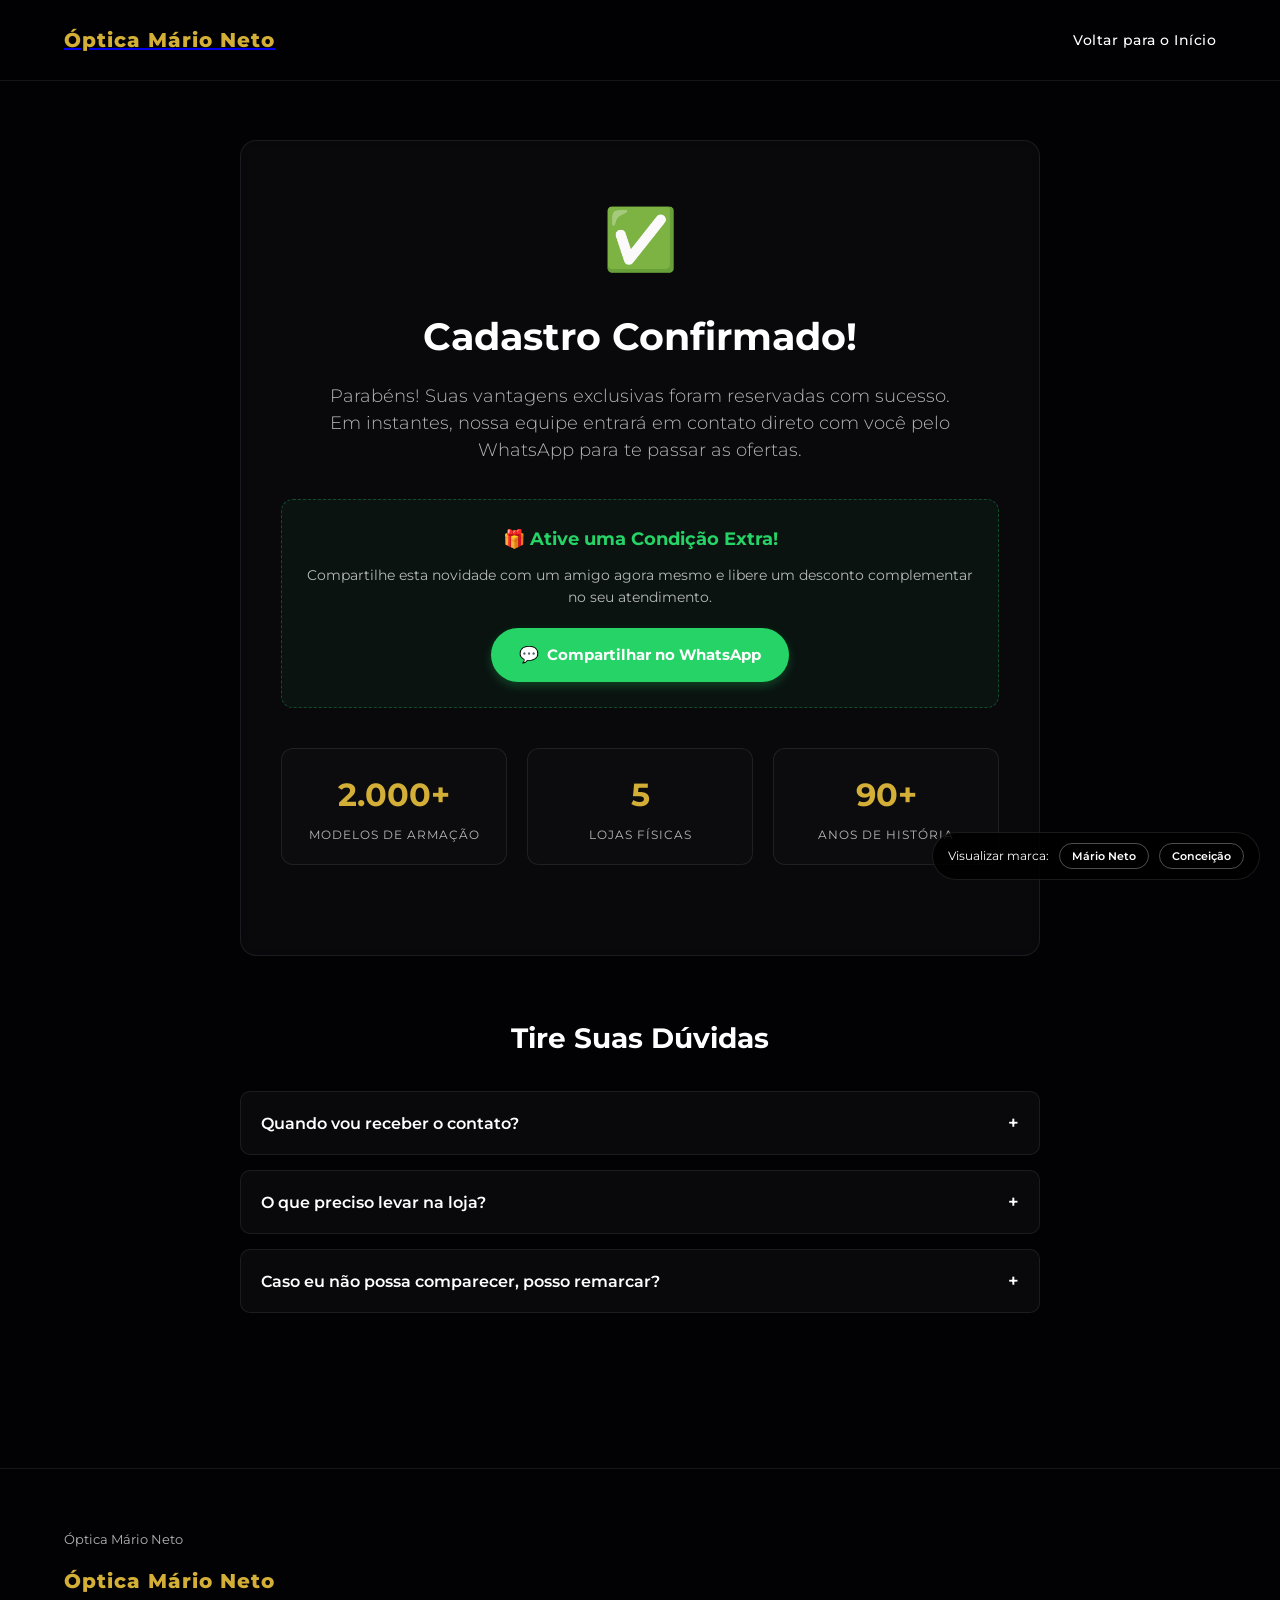
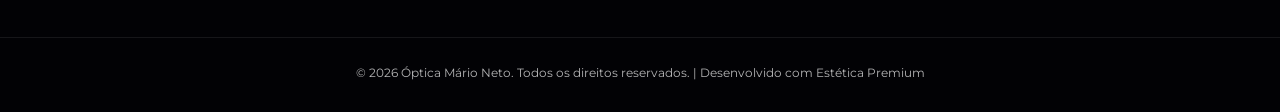
==== obrigado.html @ 7ae34f36 "feat: adiciona pagina de obrigado dinamica com FAQ e loop viral de recomendacao via WhatsApp" ====
<!DOCTYPE html>
<html lang="pt-BR">
<head>
    <meta charset="UTF-8">
    <meta name="viewport" content="width=device-width, initial-scale=1.0">
    <title>Cadastro Confirmado! | Óptica</title>
    <meta name="robots" content="noindex, nofollow">
    <link rel="preconnect" href="https://fonts.googleapis.com">
    <link rel="preconnect" href="https://fonts.gstatic.com" crossorigin>
    <link id="brand-font" href="https://fonts.googleapis.com/css2?family=Montserrat:wght@300;400;500;600;700&display=swap" rel="stylesheet">
    <link rel="stylesheet" href="style.css">
    <style>
        /* Estilos específicos para a Página de Obrigado (Layout focado em conversão e ação) */
        .obrigado-section {
            padding: 140px 0 80px 0;
            text-align: center;
            min-height: 90vh;
            display: flex;
            align-items: center;
        }
        
        .confirmation-card {
            max-width: 800px;
            margin: 0 auto;
            text-align: center;
            background: var(--card-bg);
            border: 1px solid var(--card-border);
            padding: 50px 40px;
        }
        
        .success-icon {
            font-size: 60px;
            margin-bottom: 20px;
            display: inline-block;
            animation: pulse-green 2s infinite;
        }
        
        @keyframes pulse-green {
            0% { transform: scale(1); filter: drop-shadow(0 0 0 rgba(37, 211, 102, 0.4)); }
            70% { transform: scale(1.05); filter: drop-shadow(0 0 15px rgba(37, 211, 102, 0.6)); }
            100% { transform: scale(1); filter: drop-shadow(0 0 0 rgba(37, 211, 102, 0)); }
        }
        
        .obrigado-title {
            font-size: 38px;
            font-weight: 700;
            margin-bottom: 15px;
            color: var(--title-color);
        }
        
        .obrigado-subtitle {
            font-size: 18px;
            color: var(--card-text-secondary);
            margin-bottom: 35px;
            font-weight: 300;
            line-height: 1.5;
        }
        
        /* Viral loop card (indicar amigo) */
        .viral-box {
            background: rgba(37, 211, 102, 0.05);
            border: 1px dashed rgba(37, 211, 102, 0.3);
            border-radius: 12px;
            padding: 25px;
            margin: 30px 0;
            text-align: center;
        }
        
        .viral-box h3 {
            font-size: 18px;
            color: #25d366;
            margin-bottom: 10px;
            font-weight: 700;
        }
        
        .viral-box p {
            font-size: 14px;
            color: var(--card-text-secondary);
            margin-bottom: 20px;
        }
        
        /* Stats grid no obrigado */
        .stats-obrigado {
            display: grid;
            grid-template-columns: repeat(3, 1fr);
            gap: 20px;
            margin: 40px 0;
        }
        
        .stat-item {
            padding: 20px;
            border-radius: 12px;
            background: rgba(120, 120, 120, 0.03);
            border: 1px solid var(--card-border);
        }
        
        .stat-item h4 {
            font-size: 32px;
            font-weight: 700;
            color: var(--accent-color);
            margin-bottom: 5px;
        }
        
        .stat-item p {
            font-size: 12px;
            color: var(--card-text-secondary);
            text-transform: uppercase;
            letter-spacing: 1px;
        }
        
        /* FAQ Accordion */
        .faq-section {
            padding: 60px 0;
            max-width: 800px;
            margin: 0 auto;
        }
        
        .faq-title {
            font-size: 28px;
            font-weight: 700;
            text-align: center;
            margin-bottom: 30px;
            color: var(--title-color);
        }
        
        .accordion-item {
            background: var(--card-bg);
            border: 1px solid var(--card-border);
            border-radius: 10px;
            margin-bottom: 15px;
            overflow: hidden;
            transition: var(--transition-smooth);
        }
        
        .accordion-header {
            width: 100%;
            background: transparent;
            border: none;
            padding: 20px;
            text-align: left;
            font-size: 16px;
            font-weight: 600;
            color: var(--title-color);
            cursor: pointer;
            display: flex;
            justify-content: space-between;
            align-items: center;
            font-family: var(--font-family);
        }
        
        .accordion-header:hover {
            color: var(--accent-color);
        }
        
        .accordion-icon {
            font-size: 18px;
            transition: transform 0.3s ease;
        }
        
        .accordion-content {
            max-height: 0;
            overflow: hidden;
            transition: max-height 0.3s ease-out;
            background: rgba(120, 120, 120, 0.02);
        }
        
        .accordion-content p {
            padding: 0 20px 20px 20px;
            font-size: 14px;
            color: var(--card-text-secondary);
            font-weight: 300;
            line-height: 1.5;
        }
        
        .accordion-item.active .accordion-icon {
            transform: rotate(45deg);
        }
        
        .accordion-item.active .accordion-content {
            max-height: 200px; /* ajustado dinamicamente no JS */
        }
        
        @media (max-width: 768px) {
            .stats-obrigado {
                grid-template-columns: 1fr;
                gap: 15px;
            }
            
            .obrigado-title {
                font-size: 28px;
            }
        }
    </style>
</head>
<body class="loading">

    <!-- Ambient Canvas Background -->
    <canvas id="bg-canvas"></canvas>

    <!-- Dev Switcher (Visible only during local testing / URL query) -->
    <div id="dev-switcher" class="dev-switcher">
        <span>Visualizar marca:</span>
        <button onclick="switchBrand('mario-neto')" class="btn-switch" id="btn-switch-mario">Mário Neto</button>
        <button onclick="switchBrand('conceicao')" class="btn-switch" id="btn-switch-conceicao">Conceição</button>
    </div>

    <!-- Header & Navigation -->
    <header class="navbar">
        <div class="nav-container">
            <a href="index.html" class="nav-logo-container">
                <img id="nav-logo" src="" alt="Logo Óptica" class="nav-logo">
            </a>
            <nav class="nav-menu">
                <ul>
                    <li><a href="index.html" class="nav-link">Voltar para o Início</a></li>
                </ul>
            </nav>
        </div>
    </header>

    <!-- Main Content -->
    <main>
        <section class="obrigado-section">
            <div class="container">
                <div class="glass-card confirmation-card">
                    <span class="success-icon">✅</span>
                    <h1 class="obrigado-title" id="obrigado-title">Cadastro Confirmado!</h1>
                    <p class="obrigado-subtitle" id="obrigado-subtitle">
                        Parabéns! Suas vantagens exclusivas foram reservadas com sucesso.<br>
                        Em instantes, nossa equipe entrará em contato direto com você pelo WhatsApp para te passar as ofertas.
                    </p>
                    
                    <!-- Viral Loop Box -->
                    <div class="viral-box">
                        <h3>🎁 Ative uma Condição Extra!</h3>
                        <p>Compartilhe esta novidade com um amigo agora mesmo e libere um desconto complementar no seu atendimento.</p>
                        <a id="btn-share-whatsapp" href="#" target="_blank" class="btn-whatsapp" style="padding: 14px 28px; font-size: 15px;">
                            <span class="icon">💬</span> Compartilhar no WhatsApp
                        </a>
                    </div>
                    
                    <!-- Stats Grid -->
                    <div class="stats-obrigado" id="stats-obrigado-grid">
                        <div class="stat-item">
                            <h4 id="stat-modelos">2.000+</h4>
                            <p>Modelos de Armação</p>
                        </div>
                        <div class="stat-item">
                            <h4 id="stat-lojas">5</h4>
                            <p>Lojas Físicas</p>
                        </div>
                        <div class="stat-item">
                            <h4 id="stat-anos-obrigado">90+</h4>
                            <p>Anos de História</p>
                        </div>
                    </div>
                </div>

                <!-- FAQ Section -->
                <div class="faq-section">
                    <h2 class="faq-title">Tire Suas Dúvidas</h2>
                    
                    <div class="accordion-item">
                        <button class="accordion-header" onclick="toggleAccordion(this)">
                            Quando vou receber o contato?
                            <span class="accordion-icon">+</span>
                        </button>
                        <div class="accordion-content">
                            <p>Nosso time de consultores entrará em contato com você pelo WhatsApp em até 10 minutos (durante o horário comercial). Fique atento ao seu celular!</p>
                        </div>
                    </div>

                    <div class="accordion-item">
                        <button class="accordion-header" onclick="toggleAccordion(this)">
                            O que preciso levar na loja?
                            <span class="accordion-icon">+</span>
                        </button>
                        <div class="accordion-content">
                            <p>Basta apresentar um documento oficial com foto e o número do celular ou nome cadastrado na nossa recepção. Nosso time já terá seu cupom reservado no sistema.</p>
                        </div>
                    </div>

                    <div class="accordion-item">
                        <button class="accordion-header" onclick="toggleAccordion(this)">
                            Caso eu não possa comparecer, posso remarcar?
                            <span class="accordion-icon">+</span>
                        </button>
                        <div class="accordion-content">
                            <p>Sim! Sem problemas. Basta responder ao nosso contato inicial no WhatsApp e agendaremos o melhor dia e horário para a sua visita e o seu exame de vista.</p>
                        </div>
                    </div>
                </div>
            </div>
        </section>
    </main>

    <!-- Footer -->
    <footer class="footer">
        <div class="container footer-content">
            <div class="footer-brand">
                <img id="footer-logo" src="" alt="Logo Rodapé" class="footer-logo">
                <p id="footer-brand-name">Óptica</p>
            </div>
        </div>
        <div class="footer-bottom">
            <p>&copy; 2026 <span id="copyright-brand">Óptica</span>. Todos os direitos reservados. | Desenvolvido com Estética Premium</p>
        </div>
    </footer>

    <!-- JS Scripts -->
    <script src="script.js"></script>
    <script>
        // Lógica simples do FAQ Accordion
        function toggleAccordion(button) {
            const item = button.parentElement;
            const content = item.querySelector('.accordion-content');
            
            // Close other items
            document.querySelectorAll('.accordion-item').forEach(el => {
                if (el !== item) {
                    el.classList.remove('active');
                    el.querySelector('.accordion-content').style.maxHeight = null;
                }
            });
            
            item.classList.toggle('active');
            if (item.classList.contains('active')) {
                content.style.maxHeight = content.scrollHeight + "px";
            } else {
                content.style.maxHeight = null;
            }
        }
    </script>
</body>
</html>
---- style.css ----
/* ------------------------------------------------------------ */
/* Custom Design Tokens & CSS Variables (Dynamically changed)   */
/* ------------------------------------------------------------ */
:root {
    /* Theme variables - set to Mário Neto defaults initially */
    --body-bg: #020205;
    --text-color: #ffffff;
    --primary-color: #0d1b2a;
    --secondary-color: #1b263b;
    --accent-color: #d4af37;
    --glow-color: rgba(212, 175, 55, 0.35);
    
    --card-bg: rgba(255, 255, 255, 0.03);
    --card-border: rgba(255, 255, 255, 0.08);
    --card-text: #ffffff;
    --card-text-secondary: rgba(255, 255, 255, 0.7);
    
    --navbar-bg: rgba(2, 2, 5, 0.7);
    --nav-link-color: rgba(255, 255, 255, 0.75);
    --footer-bg: #020205;
    --title-color: #ffffff;
    
    --font-family: 'Montserrat', sans-serif;
    --transition-smooth: all 0.4s cubic-bezier(0.16, 1, 0.3, 1);
}

/* ------------------------------------------------------------ */
/* Base Resets & Global Styles                                  */
/* ------------------------------------------------------------ */
* {
    margin: 0;
    padding: 0;
    box-sizing: border-box;
}

html {
    scroll-behavior: smooth;
    font-size: 16px;
    background-color: var(--body-bg);
    transition: background-color 0.5s ease;
}

body {
    font-family: var(--font-family);
    color: var(--text-color);
    line-height: 1.6;
    overflow-x: hidden;
    background-color: var(--body-bg);
    transition: background-color 0.5s ease, color 0.5s ease;
}

/* loading transition */
body.loading {
    opacity: 0;
}

body:not(.loading) {
    opacity: 1;
    transition: opacity 0.8s ease;
}

.container {
    width: 100%;
    max-width: 1200px;
    margin: 0 auto;
    padding: 0 24px;
}

/* ------------------------------------------------------------ */
/* Background Canvas                                            */
/* ------------------------------------------------------------ */
#bg-canvas {
    position: fixed;
    top: 0;
    left: 0;
    width: 100vw;
    height: 100vh;
    z-index: -1;
    pointer-events: none;
}

/* ------------------------------------------------------------ */
/* Dev Switcher Style (local testing)                          */
/* ------------------------------------------------------------ */
.dev-switcher {
    position: fixed;
    bottom: 20px;
    right: 20px;
    background: rgba(0, 0, 0, 0.85);
    border: 1px solid rgba(255, 255, 255, 0.1);
    padding: 10px 15px;
    border-radius: 30px;
    z-index: 1000;
    display: flex;
    align-items: center;
    gap: 10px;
    font-size: 12px;
    color: #fff;
}

.btn-switch {
    background: transparent;
    border: 1px solid rgba(255, 255, 255, 0.3);
    color: #fff;
    padding: 5px 12px;
    border-radius: 20px;
    cursor: pointer;
    font-family: var(--font-family);
    font-weight: 600;
    font-size: 11px;
    transition: var(--transition-smooth);
}

.btn-switch.active {
    background: var(--accent-color);
    border-color: var(--accent-color);
    color: #000000;
}

/* ------------------------------------------------------------ */
/* Header & Navbar                                              */
/* ------------------------------------------------------------ */
.navbar {
    position: fixed;
    top: 0;
    left: 0;
    width: 100%;
    z-index: 100;
    background: var(--navbar-bg);
    backdrop-filter: blur(15px);
    -webkit-backdrop-filter: blur(15px);
    border-bottom: 1px solid var(--card-border);
    transition: var(--transition-smooth);
}

.nav-container {
    display: flex;
    justify-content: space-between;
    align-items: center;
    height: 80px;
    max-width: 1200px;
    margin: 0 auto;
    padding: 0 24px;
}

.nav-logo-container {
    display: flex;
    align-items: center;
    height: 100%;
}

.nav-logo {
    max-height: 50px;
    width: auto;
    object-fit: contain;
    transition: var(--transition-smooth);
}

.nav-menu ul {
    display: flex;
    list-style: none;
    gap: 30px;
}

.nav-link {
    color: var(--nav-link-color);
    text-decoration: none;
    font-weight: 500;
    font-size: 14px;
    letter-spacing: 0.5px;
    transition: var(--transition-smooth);
    padding: 8px 0;
    position: relative;
}

.nav-link::after {
    content: '';
    position: absolute;
    bottom: 0;
    left: 0;
    width: 0;
    height: 2px;
    background: var(--accent-color);
    transition: var(--transition-smooth);
}

.nav-link:hover {
    color: var(--accent-color);
}

.nav-link:hover::after {
    width: 100%;
}

.nav-toggle {
    display: none;
    background: transparent;
    border: none;
    cursor: pointer;
    flex-direction: column;
    gap: 5px;
}

.nav-toggle .bar {
    width: 25px;
    height: 2px;
    background-color: var(--text-color);
    transition: var(--transition-smooth);
}

/* ------------------------------------------------------------ */
/* Hero Section                                                 */
/* ------------------------------------------------------------ */
.hero-section {
    position: relative;
    padding: 160px 0 100px 0;
    min-height: 80vh;
    display: flex;
    align-items: center;
}

.hero-glow {
    position: absolute;
    top: 20%;
    left: 10%;
    width: 300px;
    height: 300px;
    background: radial-gradient(circle, var(--accent-color) 0%, transparent 70%);
    opacity: 0.12;
    filter: blur(50px);
    pointer-events: none;
}

.hero-content {
    display: grid;
    grid-template-columns: 1.2fr 0.8fr;
    align-items: center;
    gap: 60px;
}

.hero-tagline {
    font-size: 13px;
    font-weight: 700;
    text-transform: uppercase;
    letter-spacing: 3px;
    color: var(--accent-color);
    display: inline-block;
    margin-bottom: 15px;
}

.hero-title {
    font-size: 48px;
    font-weight: 700;
    line-height: 1.2;
    margin-bottom: 20px;
    letter-spacing: -1px;
    color: var(--title-color);
}

.accent-text {
    color: var(--accent-color);
    background: linear-gradient(135deg, var(--text-color) 0%, var(--accent-color) 100%);
    -webkit-background-clip: text;
    -webkit-text-fill-color: transparent;
}

.hero-subtitle {
    font-size: 18px;
    color: var(--card-text-secondary);
    margin-bottom: 35px;
    font-weight: 300;
}

.hero-actions {
    display: flex;
    gap: 20px;
}

/* ------------------------------------------------------------ */
/* Buttons & UI Elements                                        */
/* ------------------------------------------------------------ */
.btn {
    display: inline-block;
    padding: 14px 28px;
    border-radius: 8px;
    font-weight: 600;
    font-size: 14px;
    text-decoration: none;
    font-family: var(--font-family);
    transition: var(--transition-smooth);
    text-align: center;
    cursor: pointer;
}

.btn-primary {
    background: var(--accent-color);
    color: #ffffff;
    box-shadow: 0 4px 15px var(--glow-color);
}

/* Mario Neto dark theme has dark text on primary button */
body:not(.light-theme) .btn-primary {
    color: #000000;
}

.btn-primary:hover {
    transform: translateY(-2px);
    box-shadow: 0 8px 25px var(--glow-color);
}

.btn-secondary {
    background: rgba(120, 120, 120, 0.05);
    border: 1px solid var(--card-border);
    color: var(--text-color);
}

.btn-secondary:hover {
    background: rgba(120, 120, 120, 0.1);
    border-color: var(--accent-color);
    transform: translateY(-2px);
}

/* Glassmorphism Card Style */
.glass-card {
    background: var(--card-bg);
    border: 1px solid var(--card-border);
    backdrop-filter: blur(12px);
    -webkit-backdrop-filter: blur(12px);
    border-radius: 16px;
    padding: 30px;
    transition: var(--transition-smooth);
    color: var(--card-text);
}

.glass-card:hover {
    background: rgba(120, 120, 120, 0.06);
    border-color: var(--accent-color);
    transform: translateY(-4px);
}

/* Hero card visual mockup */
.hero-card {
    position: relative;
    width: 100%;
    aspect-ratio: 1;
    display: flex;
    align-items: center;
    justify-content: center;
    background: radial-gradient(circle at 20% 20%, rgba(255, 255, 255, 0.08) 0%, rgba(0, 0, 0, 0.02) 100%);
    box-shadow: 0 20px 50px rgba(0, 0, 0, 0.15);
}

body:not(.light-theme) .hero-card {
    background: radial-gradient(circle at 20% 20%, rgba(255, 255, 255, 0.05) 0%, rgba(0,0,0,0.4) 100%);
    box-shadow: 0 20px 50px rgba(0, 0, 0, 0.4);
}

.lens-animation-placeholder {
    width: 80%;
    height: 80%;
    display: flex;
    align-items: center;
    justify-content: center;
}

.lens-svg {
    width: 100%;
    height: 100%;
}

.lens-circle-outer {
    fill: none;
    stroke: var(--card-border);
    stroke-width: 1.5;
}

.lens-circle-inner {
    fill: rgba(120, 120, 120, 0.02);
    stroke: var(--accent-color);
    stroke-width: 2;
    opacity: 0.8;
}

.light-ray {
    fill: none;
    stroke: var(--card-border);
    stroke-width: 2;
    stroke-dasharray: 4, 4;
}

.light-ray-refracted {
    fill: none;
    stroke: var(--accent-color);
    stroke-width: 2.5;
    filter: drop-shadow(0 0 5px var(--accent-color));
}

.hero-card-badge {
    position: absolute;
    bottom: -15px;
    left: -15px;
    background: var(--body-bg);
    border: 1px solid var(--accent-color);
    box-shadow: 0 10px 20px rgba(0,0,0,0.1);
    padding: 15px 25px;
    border-radius: 12px;
    display: flex;
    flex-direction: column;
    align-items: center;
}

body:not(.light-theme) .hero-card-badge {
    box-shadow: 0 10px 20px rgba(0,0,0,0.5);
}

.badge-num {
    font-size: 28px;
    font-weight: 700;
    color: var(--accent-color);
    line-height: 1;
}

.badge-txt {
    font-size: 11px;
    font-weight: 500;
    color: var(--card-text-secondary);
    text-transform: uppercase;
    letter-spacing: 1px;
    margin-top: 5px;
}

/* ------------------------------------------------------------ */
/* Bento Grid Section                                           */
/* ------------------------------------------------------------ */
.unidades-section, .sobre-section, .diferenciais-section, .marcas-section {
    padding: 100px 0;
    position: relative;
}

.section-header {
    text-align: center;
    margin-bottom: 50px;
}

.section-header h2 {
    font-size: 36px;
    font-weight: 700;
    margin-bottom: 15px;
    color: var(--title-color);
}

.section-header p {
    font-size: 16px;
    color: var(--card-text-secondary);
    font-weight: 300;
}

/* Bento Grid Layout */
.bento-grid {
    display: grid;
    grid-template-columns: repeat(6, 1fr);
    grid-auto-rows: minmax(180px, auto);
    gap: 20px;
}

/* Bento grid card configurations */
.bento-card {
    display: flex;
    flex-direction: column;
    justify-content: space-between;
}

/* Matriz / Centro: Highlight card */
.bento-size-large {
    grid-column: span 3;
    grid-row: span 2;
    background: radial-gradient(circle at 100% 0%, rgba(27, 112, 180, 0.05) 0%, var(--card-bg) 70%);
    border-color: rgba(27, 112, 180, 0.25);
}

body:not(.light-theme) .bento-size-large {
    background: radial-gradient(circle at 100% 0%, rgba(212, 175, 55, 0.06) 0%, var(--card-bg) 70%);
    border-color: rgba(212, 175, 55, 0.2);
}

.bento-size-medium {
    grid-column: span 3;
    grid-row: span 1;
}

.bento-size-small {
    grid-column: span 2;
    grid-row: span 1;
}

.bento-card h3 {
    font-size: 22px;
    font-weight: 600;
    margin-bottom: 10px;
    display: flex;
    align-items: center;
    gap: 8px;
    color: var(--title-color);
}

.bento-card h3::before {
    content: '📍';
    font-size: 18px;
}

.bento-card p {
    font-size: 14px;
    color: var(--card-text-secondary);
    font-weight: 300;
    margin-bottom: 20px;
}

.bento-card .address-details {
    margin-bottom: 20px;
}

.bento-card .phone-link {
    display: block;
    color: var(--card-text-secondary);
    text-decoration: none;
    font-size: 13px;
    margin-top: 5px;
    transition: var(--transition-smooth);
}

.bento-card .phone-link:hover {
    color: var(--accent-color);
}

.btn-whatsapp {
    display: inline-flex;
    align-items: center;
    justify-content: center;
    gap: 8px;
    background: #25d366;
    color: #ffffff !important;
    padding: 10px 18px;
    border-radius: 30px;
    font-size: 13px;
    font-weight: 700;
    text-decoration: none;
    align-self: flex-start;
    box-shadow: 0 4px 10px rgba(37, 211, 102, 0.25);
    transition: var(--transition-smooth);
    border: none;
}

.btn-whatsapp:hover {
    transform: scale(1.05);
    box-shadow: 0 6px 15px rgba(37, 211, 102, 0.4);
}

.btn-whatsapp .icon {
    font-size: 16px;
}

/* ------------------------------------------------------------ */
/* Sobre Nós Layout                                             */
/* ------------------------------------------------------------ */
.sobre-card {
    background: radial-gradient(circle at 0% 100%, rgba(27, 112, 180, 0.04) 0%, var(--card-bg) 60%);
    padding: 50px;
}

body:not(.light-theme) .sobre-card {
    background: radial-gradient(circle at 0% 100%, rgba(212,175,55,0.03) 0%, var(--card-bg) 60%);
}

.sobre-layout {
    display: grid;
    grid-template-columns: 1.2fr 0.8fr;
    gap: 50px;
    align-items: center;
}

.sobre-text h2 {
    font-size: 32px;
    margin-bottom: 20px;
    color: var(--title-color);
}

.sobre-text p {
    font-size: 16px;
    color: var(--card-text-secondary);
    margin-bottom: 15px;
    font-weight: 300;
}

.sobre-stats {
    display: flex;
    justify-content: space-around;
    gap: 20px;
}

.stat-box {
    text-align: center;
}

.stat-box h3 {
    font-size: 40px;
    font-weight: 700;
    color: var(--accent-color);
}

.stat-box p {
    font-size: 12px;
    text-transform: uppercase;
    letter-spacing: 2px;
    color: var(--card-text-secondary);
    margin-top: 5px;
}

/* ------------------------------------------------------------ */
/* Diferenciais Layout                                          */
/* ------------------------------------------------------------ */
.diferenciais-grid {
    display: grid;
    grid-template-columns: repeat(auto-fit, minmax(300px, 1fr));
    gap: 30px;
}

.diferencial-card {
    text-align: center;
}

.card-icon {
    font-size: 40px;
    margin-bottom: 20px;
    display: inline-block;
}

.diferencial-card h3 {
    font-size: 20px;
    margin-bottom: 15px;
    color: var(--title-color);
}

.diferencial-card p {
    font-size: 14px;
    color: var(--card-text-secondary);
    font-weight: 300;
}

/* ------------------------------------------------------------ */
/* Marcas Section Layout                                       */
/* ------------------------------------------------------------ */
.marcas-grid {
    display: grid;
    grid-template-columns: repeat(auto-fit, minmax(200px, 1fr));
    gap: 30px;
    align-items: center;
    justify-content: center;
}

.marca-item {
    background: rgba(120, 120, 120, 0.02);
    border: 1px solid var(--card-border);
    border-radius: 12px;
    height: 100px;
    display: flex;
    align-items: center;
    justify-content: center;
    font-weight: 700;
    font-size: 18px;
    color: var(--nav-link-color);
    letter-spacing: 2px;
    transition: var(--transition-smooth);
    cursor: pointer;
}

.marca-item:hover {
    color: var(--accent-color);
    background: rgba(120, 120, 120, 0.05);
    border-color: var(--accent-color);
    transform: scale(1.03);
}

/* ------------------------------------------------------------ */
/* Footer Layout                                                */
/* ------------------------------------------------------------ */
.footer {
    background: var(--footer-bg);
    border-top: 1px solid var(--card-border);
    padding: 60px 0 30px 0;
    transition: background-color 0.5s ease;
}

.footer-content {
    display: flex;
    justify-content: space-between;
    align-items: center;
    margin-bottom: 40px;
}

.footer-brand {
    display: flex;
    flex-direction: column;
    gap: 15px;
}

.footer-logo {
    max-height: 40px;
    width: auto;
    object-fit: contain;
}

.footer-brand p {
    font-size: 13px;
    color: var(--card-text-secondary);
}

.footer-links ul {
    display: flex;
    list-style: none;
    gap: 30px;
}

.footer-links a {
    color: var(--nav-link-color);
    text-decoration: none;
    font-size: 14px;
    transition: var(--transition-smooth);
}

.footer-links a:hover {
    color: var(--accent-color);
}

.footer-bottom {
    border-top: 1px solid var(--card-border);
    padding-top: 25px;
    text-align: center;
}

.footer-bottom p {
    font-size: 12px;
    color: var(--card-text-secondary);
}

/* ------------------------------------------------------------ */
/* Responsive Configurations (Media Queries)                  */
/* ------------------------------------------------------------ */
@media (max-width: 992px) {
    .hero-content {
        grid-template-columns: 1fr;
        text-align: center;
        gap: 40px;
    }
    
    .hero-actions {
        justify-content: center;
    }
    
    .hero-visual {
        max-width: 400px;
        margin: 0 auto;
    }
    
    .bento-grid {
        grid-template-columns: repeat(4, 1fr);
    }
    
    .bento-size-large {
        grid-column: span 4;
        grid-row: span 2;
    }
    
    .bento-size-medium {
        grid-column: span 4;
        grid-row: span 1;
    }
    
    .bento-size-small {
        grid-column: span 2;
        grid-row: span 1;
    }
    
    .sobre-layout {
        grid-template-columns: 1fr;
        gap: 35px;
        text-align: center;
    }
    
    .sobre-stats {
        justify-content: center;
        gap: 50px;
    }
}

@media (max-width: 768px) {
    .nav-menu {
        position: fixed;
        top: 80px;
        left: 100%;
        width: 100%;
        height: calc(100vh - 80px);
        background: var(--body-bg);
        transition: var(--transition-smooth);
        z-index: 99;
    }
    
    .nav-menu.active {
        left: 0;
    }
    
    .nav-menu ul {
        flex-direction: column;
        align-items: center;
        padding-top: 50px;
        gap: 40px;
    }
    
    .nav-link {
        font-size: 18px;
    }
    
    .nav-toggle {
        display: flex;
    }
    
    .nav-toggle.active .bar:nth-child(1) {
        transform: translateY(7px) rotate(45deg);
    }
    
    .nav-toggle.active .bar:nth-child(2) {
        opacity: 0;
    }
    
    .nav-toggle.active .bar:nth-child(3) {
        transform: translateY(-7px) rotate(-45deg);
    }
    
    .hero-title {
        font-size: 36px;
    }
    
    .bento-grid {
        grid-template-columns: repeat(2, 1fr);
    }
    
    .bento-size-large {
        grid-column: span 2;
        grid-row: span 2;
    }
    
    .bento-size-medium {
        grid-column: span 2;
        grid-row: span 1;
    }
    
    .bento-size-small {
        grid-column: span 2;
        grid-row: span 1;
    }
    
    .footer-content {
        flex-direction: column;
        gap: 30px;
        text-align: center;
    }
    
    .footer-links ul {
        flex-direction: column;
        gap: 15px;
    }
}
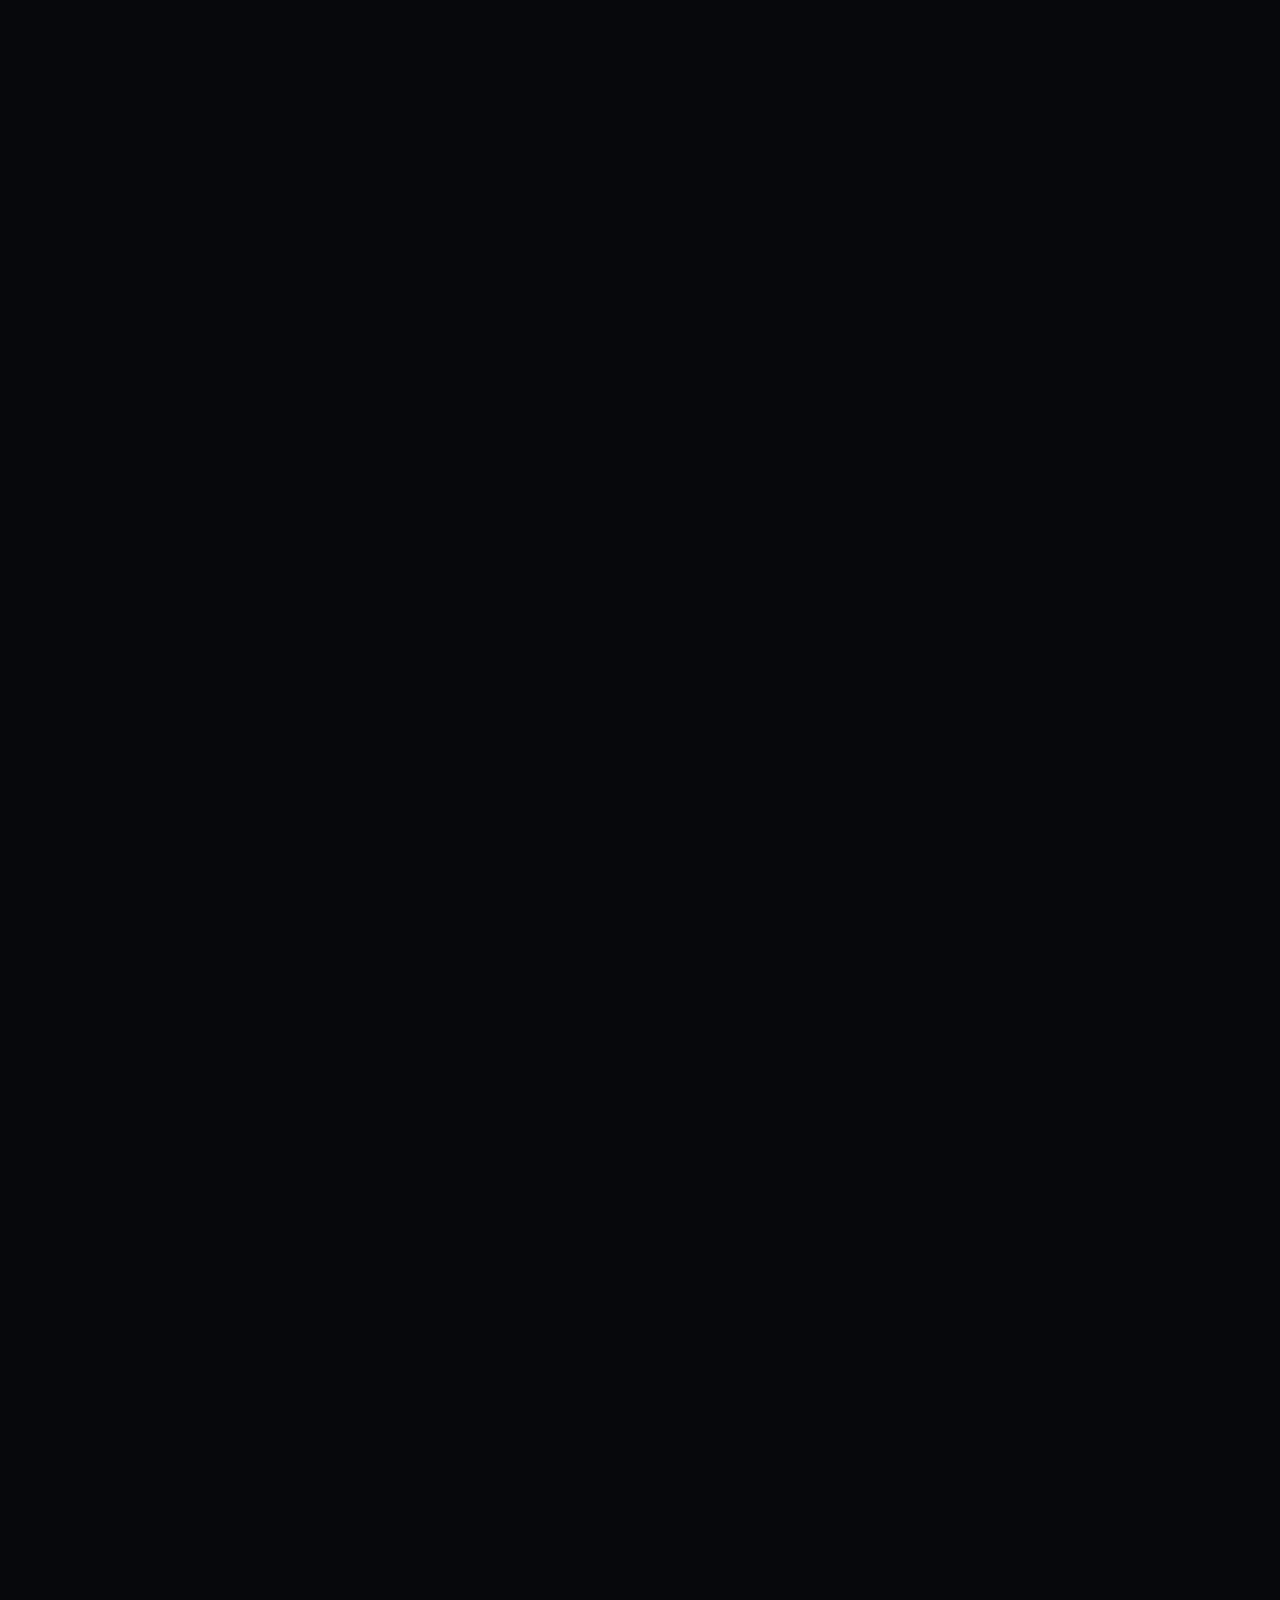
==== commit 7b3819be: "design: diferencia marcas (Mario Neto com fonte serifada e canvas de poeira cosmica, Conceicao com f" ====
--- a/obrigado.html
+++ b/obrigado.html
@@ -7,7 +7,7 @@
     <meta name="robots" content="noindex, nofollow">
     <link rel="preconnect" href="https://fonts.googleapis.com">
     <link rel="preconnect" href="https://fonts.gstatic.com" crossorigin>
-    <link id="brand-font" href="https://fonts.googleapis.com/css2?family=Montserrat:wght@300;400;500;600;700&display=swap" rel="stylesheet">
+    <link id="brand-font" href="https://fonts.googleapis.com/css2?family=Montserrat:wght@300;400;500;600;700;800;900&family=Playfair+Display:ital,wght@0,400..900;1,400..900&display=swap" rel="stylesheet">
     <link rel="stylesheet" href="style.css">
     <style>
         /* Estilos específicos para a Página de Obrigado (Layout focado em conversão e ação) */
@@ -196,13 +196,6 @@
 
     <!-- Ambient Canvas Background -->
     <canvas id="bg-canvas"></canvas>
-
-    <!-- Dev Switcher (Visible only during local testing / URL query) -->
-    <div id="dev-switcher" class="dev-switcher">
-        <span>Visualizar marca:</span>
-        <button onclick="switchBrand('mario-neto')" class="btn-switch" id="btn-switch-mario">Mário Neto</button>
-        <button onclick="switchBrand('conceicao')" class="btn-switch" id="btn-switch-conceicao">Conceição</button>
-    </div>
 
     <!-- Header & Navigation -->
     <header class="navbar">
--- a/style.css
+++ b/style.css
@@ -3,25 +3,67 @@
 /* ------------------------------------------------------------ */
 :root {
     /* Theme variables - set to Mário Neto defaults initially */
-    --body-bg: #020205;
+    --body-bg: #07080c; /* Deep Charcoal/Black */
     --text-color: #ffffff;
-    --primary-color: #0d1b2a;
-    --secondary-color: #1b263b;
-    --accent-color: #d4af37;
-    --glow-color: rgba(212, 175, 55, 0.35);
-    
-    --card-bg: rgba(255, 255, 255, 0.03);
-    --card-border: rgba(255, 255, 255, 0.08);
+    --primary-color: #0b1c3d; /* Dark Blue of Logo */
+    --secondary-color: #192e62; /* Logo Blue */
+    --accent-color: #213567; /* Sapphire Blue */
+    --glow-color: rgba(33, 53, 103, 0.4);
+    
+    --card-bg: rgba(255, 255, 255, 0.02);
+    --card-border: rgba(255, 255, 255, 0.06);
     --card-text: #ffffff;
-    --card-text-secondary: rgba(255, 255, 255, 0.7);
-    
-    --navbar-bg: rgba(2, 2, 5, 0.7);
+    --card-text-secondary: rgba(255, 255, 255, 0.65);
+    
+    --navbar-bg: rgba(7, 8, 12, 0.7);
     --nav-link-color: rgba(255, 255, 255, 0.75);
-    --footer-bg: #020205;
+    --footer-bg: #040508;
     --title-color: #ffffff;
     
     --font-family: 'Montserrat', sans-serif;
+    --title-font: 'Montserrat', sans-serif;
     --transition-smooth: all 0.4s cubic-bezier(0.16, 1, 0.3, 1);
+}
+
+/* Mário Neto - Luxury Theme overrides */
+body.mario-neto-theme {
+    --title-font: 'Playfair Display', serif;
+    --body-bg: #05070f;
+}
+
+body.mario-neto-theme .hero-title {
+    letter-spacing: -0.5px;
+    font-weight: 800;
+}
+
+body.mario-neto-theme .btn {
+    border-radius: 4px; /* Sharp luxury edges */
+}
+
+body.mario-neto-theme .hero-card-badge {
+    border-radius: 4px;
+}
+
+body.mario-neto-theme .glass-card {
+    border-radius: 6px;
+}
+
+/* Conceição - Modern Tech Theme overrides */
+body.conceicao-theme {
+    --title-font: 'Montserrat', sans-serif;
+    --body-bg: #ffffff;
+}
+
+body.conceicao-theme .btn {
+    border-radius: 35px; /* Friendly rounded tech edges */
+}
+
+body.conceicao-theme .hero-card-badge {
+    border-radius: 20px;
+}
+
+body.conceicao-theme .glass-card {
+    border-radius: 24px;
 }
 
 /* ------------------------------------------------------------ */
@@ -38,6 +80,10 @@
     font-size: 16px;
     background-color: var(--body-bg);
     transition: background-color 0.5s ease;
+}
+
+h1, h2, h3, h4, h5, h6, .hero-tagline, .stat-box h3, .badge-num, .obrigado-title, .faq-title {
+    font-family: var(--title-font);
 }
 
 body {
@@ -48,6 +94,7 @@
     background-color: var(--body-bg);
     transition: background-color 0.5s ease, color 0.5s ease;
 }
+
 
 /* loading transition */
 body.loading {
@@ -114,7 +161,7 @@
 .btn-switch.active {
     background: var(--accent-color);
     border-color: var(--accent-color);
-    color: #000000;
+    color: #ffffff;
 }
 
 /* ------------------------------------------------------------ */
@@ -127,8 +174,8 @@
     width: 100%;
     z-index: 100;
     background: var(--navbar-bg);
-    backdrop-filter: blur(15px);
-    -webkit-backdrop-filter: blur(15px);
+    backdrop-filter: blur(20px);
+    -webkit-backdrop-filter: blur(20px);
     border-bottom: 1px solid var(--card-border);
     transition: var(--transition-smooth);
 }
@@ -137,7 +184,7 @@
     display: flex;
     justify-content: space-between;
     align-items: center;
-    height: 80px;
+    height: 90px;
     max-width: 1200px;
     margin: 0 auto;
     padding: 0 24px;
@@ -150,7 +197,7 @@
 }
 
 .nav-logo {
-    max-height: 50px;
+    max-height: 55px;
     width: auto;
     object-fit: contain;
     transition: var(--transition-smooth);
@@ -159,15 +206,16 @@
 .nav-menu ul {
     display: flex;
     list-style: none;
-    gap: 30px;
+    gap: 35px;
 }
 
 .nav-link {
     color: var(--nav-link-color);
     text-decoration: none;
-    font-weight: 500;
-    font-size: 14px;
-    letter-spacing: 0.5px;
+    font-weight: 600;
+    font-size: 13px;
+    text-transform: uppercase;
+    letter-spacing: 1px;
     transition: var(--transition-smooth);
     padding: 8px 0;
     position: relative;
@@ -177,7 +225,8 @@
     content: '';
     position: absolute;
     bottom: 0;
-    left: 0;
+    left: 50%;
+    transform: translateX(-50%);
     width: 0;
     height: 2px;
     background: var(--accent-color);
@@ -198,7 +247,7 @@
     border: none;
     cursor: pointer;
     flex-direction: column;
-    gap: 5px;
+    gap: 6px;
 }
 
 .nav-toggle .bar {
@@ -213,67 +262,170 @@
 /* ------------------------------------------------------------ */
 .hero-section {
     position: relative;
-    padding: 160px 0 100px 0;
-    min-height: 80vh;
+    padding: 200px 0 120px 0;
+    min-height: 90vh;
     display: flex;
     align-items: center;
 }
 
 .hero-glow {
     position: absolute;
-    top: 20%;
-    left: 10%;
-    width: 300px;
-    height: 300px;
+    top: 15%;
+    left: 5%;
+    width: 400px;
+    height: 400px;
     background: radial-gradient(circle, var(--accent-color) 0%, transparent 70%);
-    opacity: 0.12;
-    filter: blur(50px);
+    opacity: 0.25;
+    filter: blur(80px);
     pointer-events: none;
 }
 
 .hero-content {
     display: grid;
-    grid-template-columns: 1.2fr 0.8fr;
-    align-items: center;
-    gap: 60px;
+    grid-template-columns: 1.25fr 0.75fr;
+    align-items: center;
+    gap: 80px;
 }
 
 .hero-tagline {
-    font-size: 13px;
-    font-weight: 700;
+    font-size: 11px;
+    font-weight: 800;
     text-transform: uppercase;
-    letter-spacing: 3px;
+    letter-spacing: 4px;
     color: var(--accent-color);
     display: inline-block;
-    margin-bottom: 15px;
+    margin-bottom: 20px;
+    position: relative;
 }
 
 .hero-title {
-    font-size: 48px;
-    font-weight: 700;
-    line-height: 1.2;
-    margin-bottom: 20px;
-    letter-spacing: -1px;
+    font-size: 56px;
+    font-weight: 900;
+    line-height: 1.15;
+    margin-bottom: 25px;
+    letter-spacing: -2px;
     color: var(--title-color);
 }
 
 .accent-text {
     color: var(--accent-color);
-    background: linear-gradient(135deg, var(--text-color) 0%, var(--accent-color) 100%);
+    background: linear-gradient(135deg, var(--text-color) 30%, var(--accent-color) 100%);
     -webkit-background-clip: text;
     -webkit-text-fill-color: transparent;
 }
 
 .hero-subtitle {
-    font-size: 18px;
+    font-size: 19px;
     color: var(--card-text-secondary);
-    margin-bottom: 35px;
-    font-weight: 300;
+    margin-bottom: 40px;
+    font-weight: 350;
+    line-height: 1.6;
 }
 
 .hero-actions {
     display: flex;
     gap: 20px;
+}
+
+/* ------------------------------------------------------------ */
+/* Laser & Lens Refraction Animation System                    */
+/* ------------------------------------------------------------ */
+.laser-lens-container {
+    position: relative;
+    width: 100%;
+    height: 100%;
+    overflow: hidden;
+    display: flex;
+    align-items: center;
+    justify-content: center;
+}
+
+.optical-lens {
+    width: 160px;
+    height: 160px;
+    border-radius: 50%;
+    background: radial-gradient(circle at 30% 30%, rgba(255, 255, 255, 0.15), rgba(255, 255, 255, 0.02) 60%, rgba(33, 53, 103, 0.15) 90%);
+    border: 1px solid rgba(255, 255, 255, 0.18);
+    box-shadow: 0 0 40px rgba(33, 53, 103, 0.3), inset 0 0 25px rgba(255, 255, 255, 0.1);
+    position: relative;
+    z-index: 5;
+    animation: float-lens 6s ease-in-out infinite;
+    backdrop-filter: blur(8px);
+    -webkit-backdrop-filter: blur(8px);
+}
+
+.glass-reflection {
+    position: absolute;
+    top: 15%;
+    left: 15%;
+    width: 30%;
+    height: 30%;
+    background: radial-gradient(circle, rgba(255, 255, 255, 0.5) 0%, transparent 80%);
+    border-radius: 50%;
+    transform: rotate(-30deg);
+}
+
+.laser-beam {
+    position: absolute;
+    height: 2px;
+    background: linear-gradient(90deg, transparent, var(--accent-color));
+    box-shadow: 0 0 8px var(--accent-color), 0 0 15px var(--accent-color);
+    width: 50%;
+    left: 0;
+    z-index: 2;
+}
+
+.laser-1 {
+    top: 42%;
+    animation: beam-shoot 5s infinite linear;
+}
+
+.laser-2 {
+    top: 58%;
+    animation: beam-shoot 5s infinite linear 2.5s;
+}
+
+.laser-beam-refracted {
+    position: absolute;
+    height: 2px;
+    background: linear-gradient(90deg, var(--accent-color), transparent);
+    box-shadow: 0 0 8px var(--accent-color), 0 0 15px var(--accent-color);
+    width: 50%;
+    right: 0;
+    z-index: 2;
+}
+
+.laser-1-ref {
+    top: 47%;
+    transform: rotate(12deg);
+    transform-origin: left center;
+    animation: beam-refract 5s infinite linear;
+}
+
+.laser-2-ref {
+    top: 53%;
+    transform: rotate(-12deg);
+    transform-origin: left center;
+    animation: beam-refract 5s infinite linear 2.5s;
+}
+
+@keyframes float-lens {
+    0%, 100% { transform: translateY(0) scale(1); }
+    50% { transform: translateY(-12px) scale(1.03); }
+}
+
+@keyframes beam-shoot {
+    0% { transform: scaleX(0); transform-origin: left center; opacity: 0; }
+    30% { transform: scaleX(1); transform-origin: left center; opacity: 1; }
+    50% { transform: translateX(100%) scaleX(0); transform-origin: right center; opacity: 1; }
+    100% { transform: translateX(100%) scaleX(0); transform-origin: right center; opacity: 0; }
+}
+
+@keyframes beam-refract {
+    0%, 48% { transform: scaleX(0); opacity: 0; }
+    50% { transform: scaleX(1); opacity: 1; }
+    80% { transform: translateX(100%) scaleX(0); opacity: 1; }
+    100% { transform: translateX(100%) scaleX(0); opacity: 0; }
 }
 
 /* ------------------------------------------------------------ */
@@ -281,10 +433,12 @@
 /* ------------------------------------------------------------ */
 .btn {
     display: inline-block;
-    padding: 14px 28px;
+    padding: 16px 32px;
     border-radius: 8px;
-    font-weight: 600;
-    font-size: 14px;
+    font-weight: 700;
+    font-size: 13px;
+    text-transform: uppercase;
+    letter-spacing: 1px;
     text-decoration: none;
     font-family: var(--font-family);
     transition: var(--transition-smooth);
@@ -295,104 +449,61 @@
 .btn-primary {
     background: var(--accent-color);
     color: #ffffff;
-    box-shadow: 0 4px 15px var(--glow-color);
-}
-
-/* Mario Neto dark theme has dark text on primary button */
-body:not(.light-theme) .btn-primary {
-    color: #000000;
+    box-shadow: 0 4px 20px var(--glow-color);
+    border: 1px solid rgba(255, 255, 255, 0.1);
 }
 
 .btn-primary:hover {
-    transform: translateY(-2px);
-    box-shadow: 0 8px 25px var(--glow-color);
+    transform: translateY(-3px);
+    box-shadow: 0 8px 30px var(--glow-color);
+    border-color: rgba(255, 255, 255, 0.25);
 }
 
 .btn-secondary {
-    background: rgba(120, 120, 120, 0.05);
+    background: rgba(120, 120, 120, 0.04);
     border: 1px solid var(--card-border);
     color: var(--text-color);
 }
 
 .btn-secondary:hover {
-    background: rgba(120, 120, 120, 0.1);
+    background: rgba(120, 120, 120, 0.08);
     border-color: var(--accent-color);
-    transform: translateY(-2px);
+    transform: translateY(-3px);
 }
 
 /* Glassmorphism Card Style */
 .glass-card {
     background: var(--card-bg);
     border: 1px solid var(--card-border);
-    backdrop-filter: blur(12px);
-    -webkit-backdrop-filter: blur(12px);
-    border-radius: 16px;
-    padding: 30px;
+    backdrop-filter: blur(16px);
+    -webkit-backdrop-filter: blur(16px);
+    border-radius: 20px;
+    padding: 35px;
     transition: var(--transition-smooth);
     color: var(--card-text);
 }
 
 .glass-card:hover {
-    background: rgba(120, 120, 120, 0.06);
     border-color: var(--accent-color);
-    transform: translateY(-4px);
+    transform: translateY(-6px);
+    box-shadow: 0 15px 35px var(--glow-color);
 }
 
 /* Hero card visual mockup */
 .hero-card {
     position: relative;
     width: 100%;
-    aspect-ratio: 1;
+    aspect-ratio: 1.1;
     display: flex;
     align-items: center;
     justify-content: center;
-    background: radial-gradient(circle at 20% 20%, rgba(255, 255, 255, 0.08) 0%, rgba(0, 0, 0, 0.02) 100%);
-    box-shadow: 0 20px 50px rgba(0, 0, 0, 0.15);
+    background: radial-gradient(circle at 10% 10%, rgba(255, 255, 255, 0.05) 0%, rgba(0, 0, 0, 0.15) 100%);
+    box-shadow: 0 20px 60px rgba(0, 0, 0, 0.15);
 }
 
 body:not(.light-theme) .hero-card {
-    background: radial-gradient(circle at 20% 20%, rgba(255, 255, 255, 0.05) 0%, rgba(0,0,0,0.4) 100%);
-    box-shadow: 0 20px 50px rgba(0, 0, 0, 0.4);
-}
-
-.lens-animation-placeholder {
-    width: 80%;
-    height: 80%;
-    display: flex;
-    align-items: center;
-    justify-content: center;
-}
-
-.lens-svg {
-    width: 100%;
-    height: 100%;
-}
-
-.lens-circle-outer {
-    fill: none;
-    stroke: var(--card-border);
-    stroke-width: 1.5;
-}
-
-.lens-circle-inner {
-    fill: rgba(120, 120, 120, 0.02);
-    stroke: var(--accent-color);
-    stroke-width: 2;
-    opacity: 0.8;
-}
-
-.light-ray {
-    fill: none;
-    stroke: var(--card-border);
-    stroke-width: 2;
-    stroke-dasharray: 4, 4;
-}
-
-.light-ray-refracted {
-    fill: none;
-    stroke: var(--accent-color);
-    stroke-width: 2.5;
-    filter: drop-shadow(0 0 5px var(--accent-color));
+    background: radial-gradient(circle at 10% 10%, rgba(255, 255, 255, 0.03) 0%, rgba(0,0,0,0.5) 100%);
+    box-shadow: 0 25px 65px rgba(0, 0, 0, 0.5);
 }
 
 .hero-card-badge {
@@ -401,66 +512,68 @@
     left: -15px;
     background: var(--body-bg);
     border: 1px solid var(--accent-color);
-    box-shadow: 0 10px 20px rgba(0,0,0,0.1);
-    padding: 15px 25px;
+    box-shadow: 0 12px 30px rgba(0, 0, 0, 0.08);
+    padding: 15px 30px;
     border-radius: 12px;
     display: flex;
     flex-direction: column;
     align-items: center;
+    transition: var(--transition-smooth);
 }
 
 body:not(.light-theme) .hero-card-badge {
-    box-shadow: 0 10px 20px rgba(0,0,0,0.5);
+    box-shadow: 0 12px 30px rgba(0,0,0,0.6);
 }
 
 .badge-num {
-    font-size: 28px;
-    font-weight: 700;
+    font-size: 32px;
+    font-weight: 800;
     color: var(--accent-color);
     line-height: 1;
 }
 
 .badge-txt {
-    font-size: 11px;
-    font-weight: 500;
+    font-size: 10px;
+    font-weight: 600;
     color: var(--card-text-secondary);
     text-transform: uppercase;
-    letter-spacing: 1px;
-    margin-top: 5px;
+    letter-spacing: 1.5px;
+    margin-top: 6px;
 }
 
 /* ------------------------------------------------------------ */
 /* Bento Grid Section                                           */
 /* ------------------------------------------------------------ */
 .unidades-section, .sobre-section, .diferenciais-section, .marcas-section {
-    padding: 100px 0;
+    padding: 120px 0;
     position: relative;
 }
 
 .section-header {
     text-align: center;
-    margin-bottom: 50px;
+    margin-bottom: 60px;
 }
 
 .section-header h2 {
-    font-size: 36px;
-    font-weight: 700;
-    margin-bottom: 15px;
+    font-size: 40px;
+    font-weight: 900;
+    margin-bottom: 18px;
     color: var(--title-color);
+    letter-spacing: -1.5px;
 }
 
 .section-header p {
-    font-size: 16px;
+    font-size: 17px;
     color: var(--card-text-secondary);
-    font-weight: 300;
+    font-weight: 350;
 }
 
 /* Bento Grid Layout */
 .bento-grid {
     display: grid;
     grid-template-columns: repeat(6, 1fr);
-    grid-auto-rows: minmax(180px, auto);
-    gap: 20px;
+    grid-auto-rows: minmax(190px, auto);
+    gap: 24px;
 }
 
 /* Bento grid card configurations */
@@ -468,19 +581,45 @@
     display: flex;
     flex-direction: column;
     justify-content: space-between;
+    position: relative;
+    z-index: 1;
+}
+
+/* Mouse light tracker layer on bento card */
+.bento-card::before {
+    content: '';
+    position: absolute;
+    top: 0;
+    left: 0;
+    right: 0;
+    bottom: 0;
+    border-radius: inherit;
+    background: radial-gradient(350px circle at var(--mouse-x, 0) var(--mouse-y, 0), rgba(255, 255, 255, 0.08), transparent 45%);
+    z-index: -1;
+    pointer-events: none;
+    transition: opacity 0.5s ease;
+    opacity: 0;
+}
+
+body:not(.light-theme) .bento-card::before {
+    background: radial-gradient(350px circle at var(--mouse-x, 0) var(--mouse-y, 0), rgba(33, 53, 103, 0.22), transparent 45%);
+}
+
+.bento-card:hover::before {
+    opacity: 1;
 }
 
 /* Matriz / Centro: Highlight card */
 .bento-size-large {
     grid-column: span 3;
     grid-row: span 2;
-    background: radial-gradient(circle at 100% 0%, rgba(27, 112, 180, 0.05) 0%, var(--card-bg) 70%);
-    border-color: rgba(27, 112, 180, 0.25);
+    background: radial-gradient(circle at 100% 0%, rgba(33, 53, 103, 0.08) 0%, var(--card-bg) 70%);
+    border-color: rgba(33, 53, 103, 0.3);
 }
 
 body:not(.light-theme) .bento-size-large {
-    background: radial-gradient(circle at 100% 0%, rgba(212, 175, 55, 0.06) 0%, var(--card-bg) 70%);
-    border-color: rgba(212, 175, 55, 0.2);
+    background: radial-gradient(circle at 100% 0%, rgba(33, 53, 103, 0.12) 0%, var(--card-bg) 70%);
+    border-color: rgba(33, 53, 103, 0.4);
 }
 
 .bento-size-medium {
@@ -494,9 +633,9 @@
 }
 
 .bento-card h3 {
-    font-size: 22px;
-    font-weight: 600;
-    margin-bottom: 10px;
+    font-size: 24px;
+    font-weight: 700;
+    margin-bottom: 12px;
     display: flex;
     align-items: center;
     gap: 8px;
@@ -505,13 +644,13 @@
 
 .bento-card h3::before {
     content: '📍';
-    font-size: 18px;
+    font-size: 19px;
 }
 
 .bento-card p {
-    font-size: 14px;
+    font-size: 15px;
     color: var(--card-text-secondary);
-    font-weight: 300;
+    font-weight: 350;
     margin-bottom: 20px;
 }
 
@@ -523,8 +662,8 @@
     display: block;
     color: var(--card-text-secondary);
     text-decoration: none;
-    font-size: 13px;
-    margin-top: 5px;
+    font-size: 14px;
+    margin-top: 6px;
     transition: var(--transition-smooth);
 }
 
@@ -539,20 +678,22 @@
     gap: 8px;
     background: #25d366;
     color: #ffffff !important;
-    padding: 10px 18px;
+    padding: 12px 24px;
     border-radius: 30px;
     font-size: 13px;
     font-weight: 700;
+    text-transform: uppercase;
+    letter-spacing: 0.5px;
     text-decoration: none;
     align-self: flex-start;
-    box-shadow: 0 4px 10px rgba(37, 211, 102, 0.25);
+    box-shadow: 0 4px 12px rgba(37, 211, 102, 0.25);
     transition: var(--transition-smooth);
     border: none;
 }
 
 .btn-whatsapp:hover {
     transform: scale(1.05);
-    box-shadow: 0 6px 15px rgba(37, 211, 102, 0.4);
+    box-shadow: 0 6px 18px rgba(37, 211, 102, 0.4);
 }
 
 .btn-whatsapp .icon {
@@ -563,32 +704,29 @@
 /* Sobre Nós Layout                                             */
 /* ------------------------------------------------------------ */
 .sobre-card {
-    background: radial-gradient(circle at 0% 100%, rgba(27, 112, 180, 0.04) 0%, var(--card-bg) 60%);
-    padding: 50px;
-}
-
-body:not(.light-theme) .sobre-card {
-    background: radial-gradient(circle at 0% 100%, rgba(212,175,55,0.03) 0%, var(--card-bg) 60%);
+    background: radial-gradient(circle at 0% 100%, rgba(33, 53, 103, 0.08) 0%, var(--card-bg) 60%);
+    padding: 60px;
 }
 
 .sobre-layout {
     display: grid;
-    grid-template-columns: 1.2fr 0.8fr;
-    gap: 50px;
+    grid-template-columns: 1.25fr 0.75fr;
+    gap: 60px;
     align-items: center;
 }
 
 .sobre-text h2 {
-    font-size: 32px;
-    margin-bottom: 20px;
+    font-size: 36px;
+    margin-bottom: 22px;
     color: var(--title-color);
 }
 
 .sobre-text p {
-    font-size: 16px;
+    font-size: 17px;
     color: var(--card-text-secondary);
-    margin-bottom: 15px;
-    font-weight: 300;
+    margin-bottom: 18px;
+    font-weight: 350;
+    line-height: 1.65;
 }
 
 .sobre-stats {
@@ -602,17 +740,17 @@
 }
 
 .stat-box h3 {
-    font-size: 40px;
-    font-weight: 700;
+    font-size: 48px;
+    font-weight: 800;
     color: var(--accent-color);
 }
 
 .stat-box p {
-    font-size: 12px;
+    font-size: 11px;
     text-transform: uppercase;
     letter-spacing: 2px;
     color: var(--card-text-secondary);
-    margin-top: 5px;
+    margin-top: 6px;
 }
 
 /* ------------------------------------------------------------ */
@@ -621,29 +759,30 @@
 .diferenciais-grid {
     display: grid;
     grid-template-columns: repeat(auto-fit, minmax(300px, 1fr));
-    gap: 30px;
+    gap: 35px;
 }
 
 .diferencial-card {
     text-align: center;
+    padding: 40px 30px;
 }
 
 .card-icon {
-    font-size: 40px;
-    margin-bottom: 20px;
+    font-size: 44px;
+    margin-bottom: 24px;
     display: inline-block;
 }
 
 .diferencial-card h3 {
-    font-size: 20px;
-    margin-bottom: 15px;
+    font-size: 22px;
+    margin-bottom: 18px;
     color: var(--title-color);
 }
 
 .diferencial-card p {
-    font-size: 14px;
+    font-size: 15px;
     color: var(--card-text-secondary);
-    font-weight: 300;
+    font-weight: 350;
 }
 
 /* ------------------------------------------------------------ */
@@ -651,7 +790,7 @@
 /* ------------------------------------------------------------ */
 .marcas-grid {
     display: grid;
-    grid-template-columns: repeat(auto-fit, minmax(200px, 1fr));
+    grid-template-columns: repeat(auto-fit, minmax(220px, 1fr));
     gap: 30px;
     align-items: center;
     justify-content: center;
@@ -660,12 +799,12 @@
 .marca-item {
     background: rgba(120, 120, 120, 0.02);
     border: 1px solid var(--card-border);
-    border-radius: 12px;
-    height: 100px;
+    border-radius: 14px;
+    height: 110px;
     display: flex;
     align-items: center;
     justify-content: center;
-    font-weight: 700;
+    font-weight: 800;
     font-size: 18px;
     color: var(--nav-link-color);
     letter-spacing: 2px;
@@ -675,9 +814,9 @@
 
 .marca-item:hover {
     color: var(--accent-color);
-    background: rgba(120, 120, 120, 0.05);
+    background: rgba(33, 53, 103, 0.06);
     border-color: var(--accent-color);
-    transform: scale(1.03);
+    transform: scale(1.04);
 }
 
 /* ------------------------------------------------------------ */
@@ -686,7 +825,7 @@
 .footer {
     background: var(--footer-bg);
     border-top: 1px solid var(--card-border);
-    padding: 60px 0 30px 0;
+    padding: 80px 0 40px 0;
     transition: background-color 0.5s ease;
 }
 
@@ -694,7 +833,7 @@
     display: flex;
     justify-content: space-between;
     align-items: center;
-    margin-bottom: 40px;
+    margin-bottom: 50px;
 }
 
 .footer-brand {
@@ -704,7 +843,7 @@
 }
 
 .footer-logo {
-    max-height: 40px;
+    max-height: 45px;
     width: auto;
     object-fit: contain;
 }
@@ -717,13 +856,16 @@
 .footer-links ul {
     display: flex;
     list-style: none;
-    gap: 30px;
+    gap: 35px;
 }
 
 .footer-links a {
     color: var(--nav-link-color);
     text-decoration: none;
-    font-size: 14px;
+    font-size: 13px;
+    font-weight: 600;
+    text-transform: uppercase;
+    letter-spacing: 0.5px;
     transition: var(--transition-smooth);
 }
 
@@ -733,7 +875,7 @@
 
 .footer-bottom {
     border-top: 1px solid var(--card-border);
-    padding-top: 25px;
+    padding-top: 30px;
     text-align: center;
 }
 
@@ -749,7 +891,12 @@
     .hero-content {
         grid-template-columns: 1fr;
         text-align: center;
-        gap: 40px;
+        gap: 50px;
+        padding-top: 40px;
+    }
+    
+    .hero-title {
+        font-size: 42px;
     }
     
     .hero-actions {
@@ -757,7 +904,7 @@
     }
     
     .hero-visual {
-        max-width: 400px;
+        max-width: 420px;
         margin: 0 auto;
     }
     
@@ -782,7 +929,7 @@
     
     .sobre-layout {
         grid-template-columns: 1fr;
-        gap: 35px;
+        gap: 40px;
         text-align: center;
     }
     
@@ -793,6 +940,10 @@
 }
 
 @media (max-width: 768px) {
+    .nav-container {
+        height: 80px;
+    }
+    
     .nav-menu {
         position: fixed;
         top: 80px;
@@ -824,7 +975,7 @@
     }
     
     .nav-toggle.active .bar:nth-child(1) {
-        transform: translateY(7px) rotate(45deg);
+        transform: translateY(8px) rotate(45deg);
     }
     
     .nav-toggle.active .bar:nth-child(2) {
@@ -832,15 +983,16 @@
     }
     
     .nav-toggle.active .bar:nth-child(3) {
-        transform: translateY(-7px) rotate(-45deg);
+        transform: translateY(-8px) rotate(-45deg);
     }
     
     .hero-title {
-        font-size: 36px;
+        font-size: 34px;
     }
     
     .bento-grid {
         grid-template-columns: repeat(2, 1fr);
+        grid-auto-rows: minmax(170px, auto);
     }
     
     .bento-size-large {
@@ -866,6 +1018,6 @@
     
     .footer-links ul {
         flex-direction: column;
-        gap: 15px;
-    }
-}
+        gap: 20px;
+    }
+}
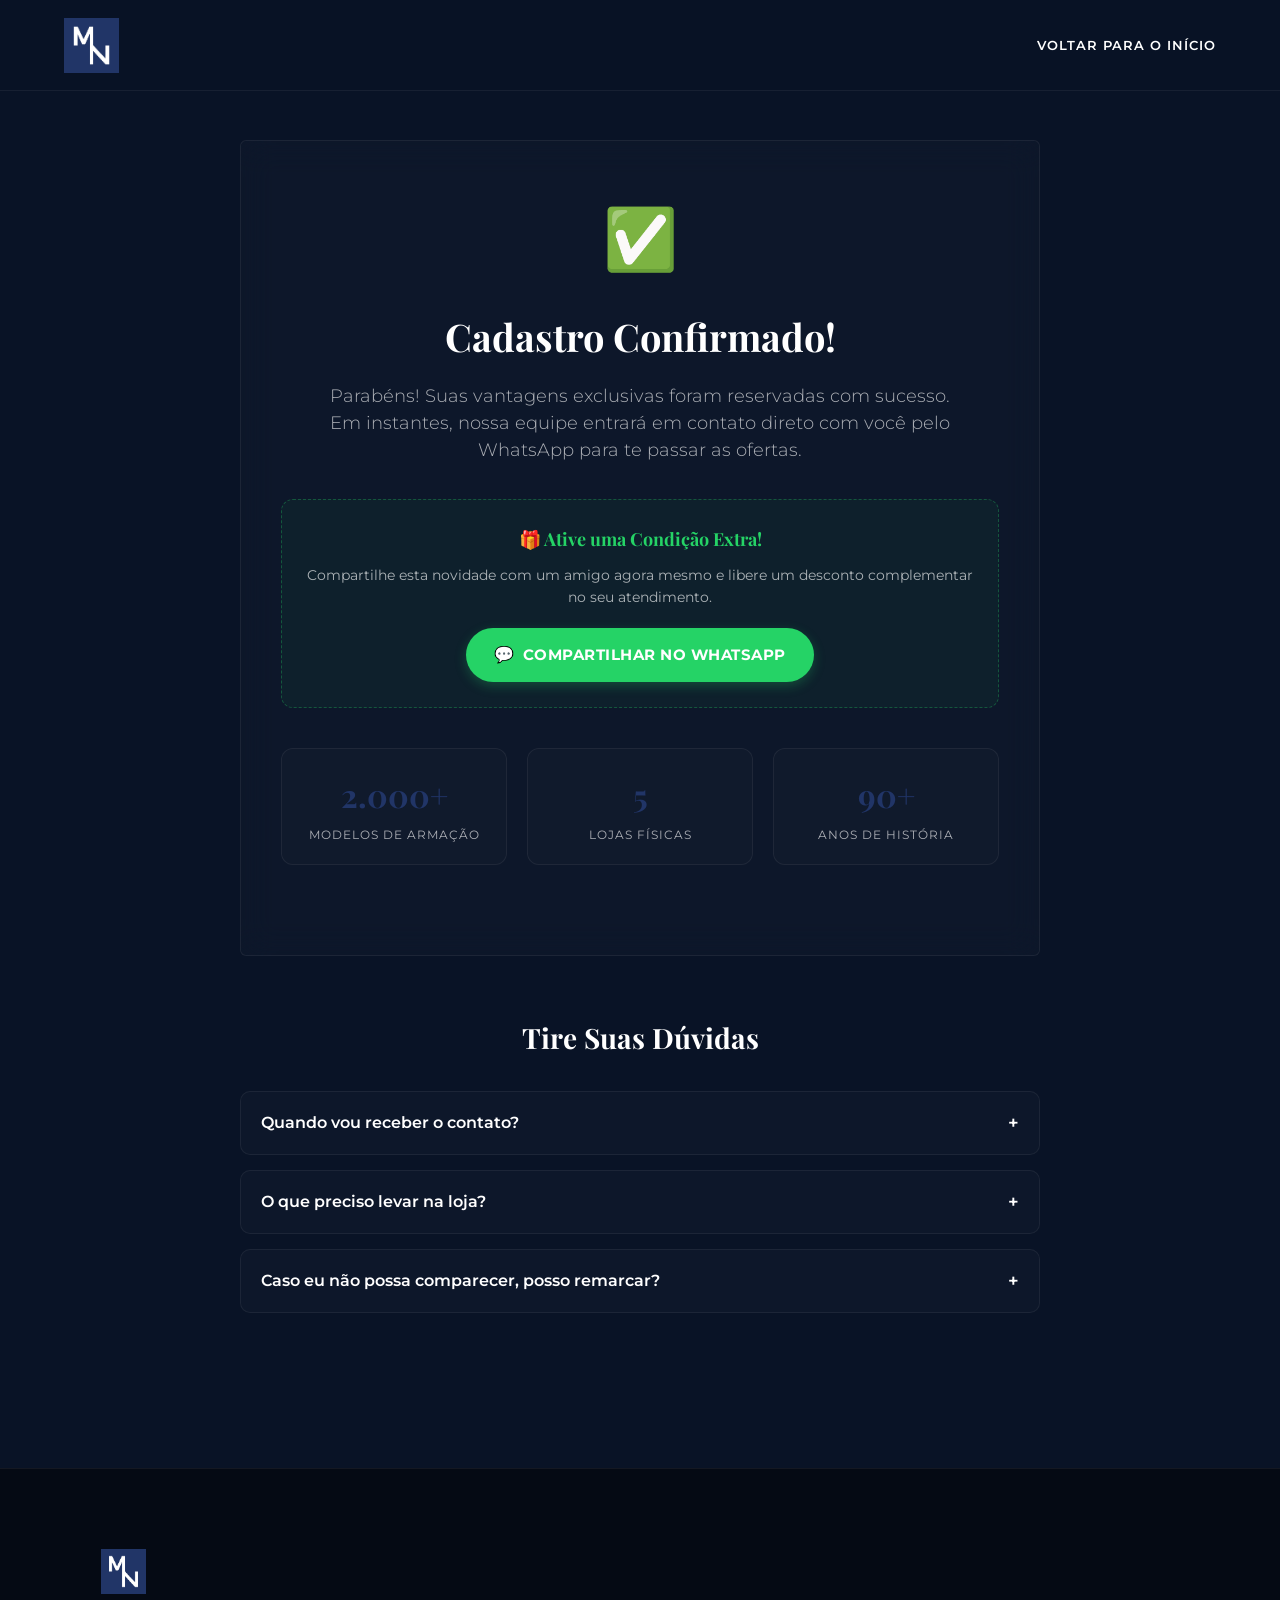
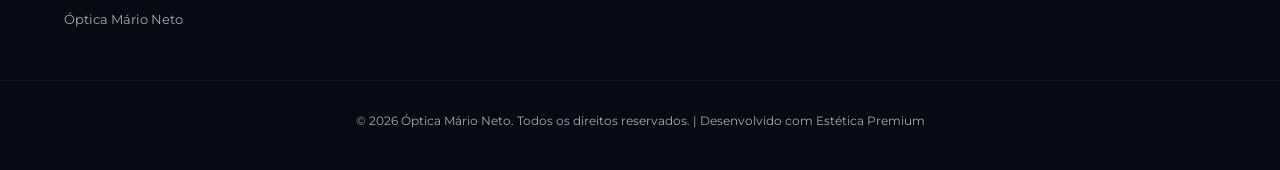
==== commit edc22ed0: "feat: revolucion visual - novas cores azul-safira de fundo na Mario, imagens foto-realistas geradas " ====
--- a/obrigado.html
+++ b/obrigado.html
@@ -215,7 +215,7 @@
     <main>
         <section class="obrigado-section">
             <div class="container">
-                <div class="glass-card confirmation-card">
+                <div class="glass-card confirmation-card reveal-on-scroll">
                     <span class="success-icon">✅</span>
                     <h1 class="obrigado-title" id="obrigado-title">Cadastro Confirmado!</h1>
                     <p class="obrigado-subtitle" id="obrigado-subtitle">
@@ -250,7 +250,7 @@
                 </div>
 
                 <!-- FAQ Section -->
-                <div class="faq-section">
+                <div class="faq-section reveal-on-scroll">
                     <h2 class="faq-title">Tire Suas Dúvidas</h2>
                     
                     <div class="accordion-item">
--- a/style.css
+++ b/style.css
@@ -28,7 +28,13 @@
 /* Mário Neto - Luxury Theme overrides */
 body.mario-neto-theme {
     --title-font: 'Playfair Display', serif;
-    --body-bg: #05070f;
+    --body-bg: #091326; /* Fundo azul-safira oficial */
+    --primary-color: #0b1a36;
+    --secondary-color: #192e62;
+    --accent-color: #213567;
+    --glow-color: rgba(33, 53, 103, 0.55);
+    --navbar-bg: rgba(9, 19, 38, 0.85);
+    --footer-bg: #050a14;
 }
 
 body.mario-neto-theme .hero-title {
@@ -1021,3 +1027,79 @@
         gap: 20px;
     }
 }
+
+/* ------------------------------------------------------------ */
+/* Scroll Animation Classes (UX/UI Smooth Entrance)            */
+/* ------------------------------------------------------------ */
+.reveal-on-scroll {
+    opacity: 0;
+    transform: translateY(28px);
+    transition: opacity 0.8s cubic-bezier(0.16, 1, 0.3, 1), transform 0.8s cubic-bezier(0.16, 1, 0.3, 1);
+    will-change: opacity, transform;
+}
+
+.reveal-on-scroll.active {
+    opacity: 1;
+    transform: translateY(0);
+}
+
+/* Cascaded delays for grid structures */
+.bento-card:nth-child(2) { transition-delay: 0.08s; }
+.bento-card:nth-child(3) { transition-delay: 0.16s; }
+.bento-card:nth-child(4) { transition-delay: 0.24s; }
+.bento-card:nth-child(5) { transition-delay: 0.32s; }
+
+.diferencial-card:nth-child(2) { transition-delay: 0.12s; }
+.diferencial-card:nth-child(3) { transition-delay: 0.24s; }
+
+.marca-item:nth-child(2) { transition-delay: 0.08s; }
+.marca-item:nth-child(3) { transition-delay: 0.16s; }
+.marca-item:nth-child(4) { transition-delay: 0.24s; }
+
+/* ------------------------------------------------------------ */
+/* Image Card & Hover Zoom Effects                             */
+/* ------------------------------------------------------------ */
+.img-card {
+    padding: 0 !important;
+    overflow: hidden;
+    position: relative;
+    box-shadow: 0 15px 40px rgba(0, 0, 0, 0.12);
+}
+
+body:not(.light-theme) .img-card {
+    box-shadow: 0 20px 50px rgba(0, 0, 0, 0.45);
+}
+
+.img-wrapper {
+    width: 100%;
+    height: 100%;
+    position: relative;
+    overflow: hidden;
+}
+
+.hero-img {
+    width: 100%;
+    height: 100%;
+    object-fit: cover;
+    transition: transform 1.2s cubic-bezier(0.16, 1, 0.3, 1);
+    display: block;
+}
+
+.img-card:hover .hero-img {
+    transform: scale(1.08); /* Smooth zooming transition */
+}
+
+.img-overlay {
+    position: absolute;
+    top: 0;
+    left: 0;
+    width: 100%;
+    height: 100%;
+    background: linear-gradient(to bottom, transparent 65%, rgba(0, 0, 0, 0.5));
+    pointer-events: none;
+}
+
+body.light-theme .img-overlay {
+    background: linear-gradient(to bottom, transparent 65%, rgba(255, 255, 255, 0.25));
+}
+
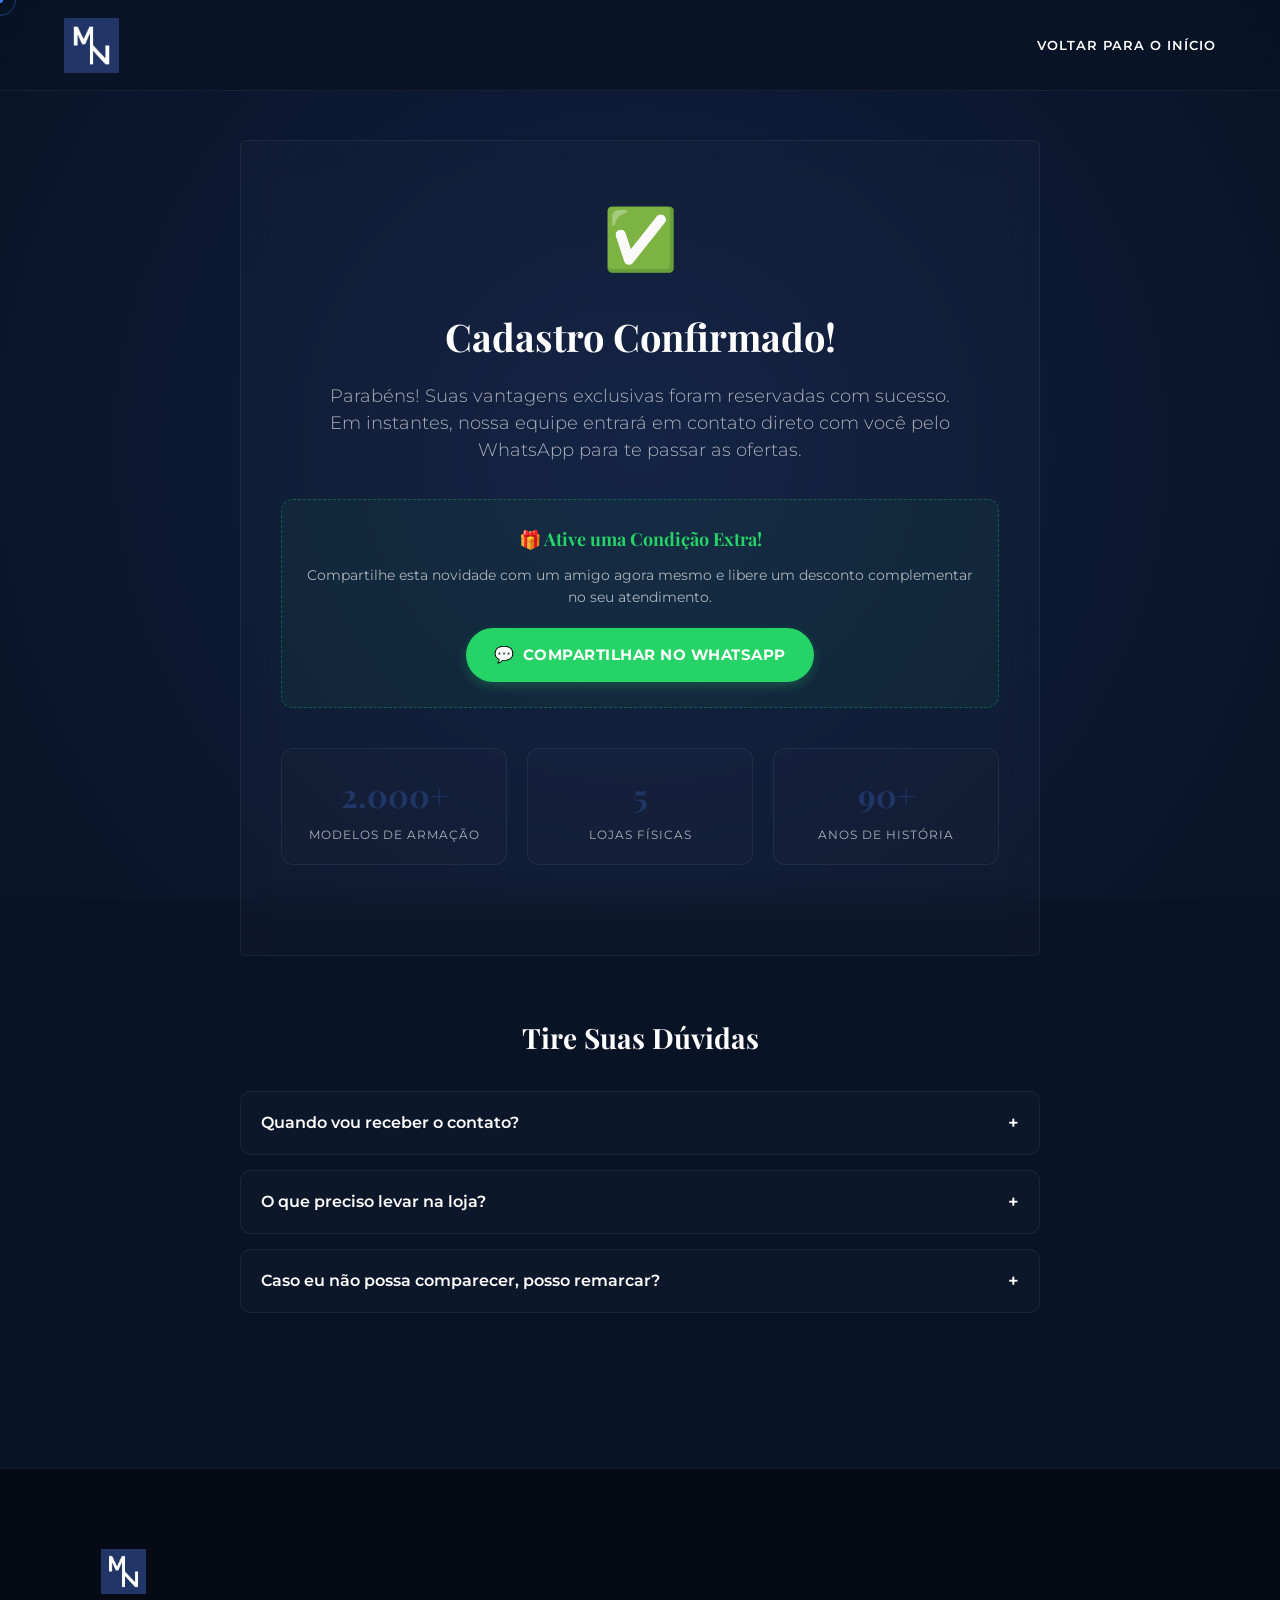
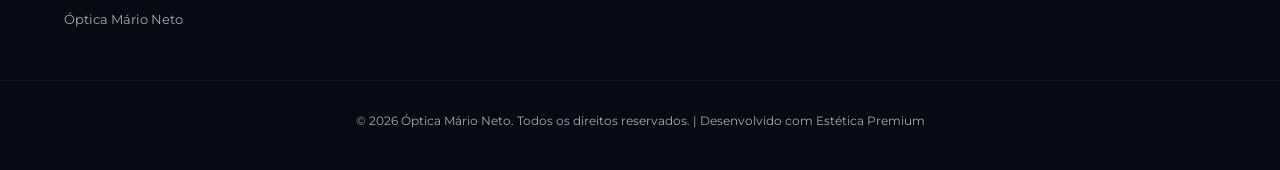
==== commit 05da817c: "feat: implementa experiencia interativa nivel Awwwards - 3D Tilt nos cartoes, Spotlight de fundo, Cu" ====
--- a/obrigado.html
+++ b/obrigado.html
@@ -193,6 +193,12 @@
     </style>
 </head>
 <body class="loading">
+
+    <!-- Custom Magnetic Cursor -->
+    <div id="custom-cursor" class="custom-cursor-container">
+        <div class="cursor-dot"></div>
+        <div class="cursor-ring"></div>
+    </div>
 
     <!-- Ambient Canvas Background -->
     <canvas id="bg-canvas"></canvas>
--- a/style.css
+++ b/style.css
@@ -98,7 +98,17 @@
     line-height: 1.6;
     overflow-x: hidden;
     background-color: var(--body-bg);
+    background-image: radial-gradient(circle 600px at var(--cursor-x, 50vw) var(--cursor-y, 50vh), rgba(33, 53, 103, 0.15) 0%, transparent 100%);
+    background-attachment: fixed;
     transition: background-color 0.5s ease, color 0.5s ease;
+}
+
+body.mario-neto-theme {
+    background-image: radial-gradient(circle 800px at var(--cursor-x, 50vw) var(--cursor-y, 50vh), #102042 0%, #091326 100%) !important;
+}
+
+body.light-theme {
+    background-image: radial-gradient(circle 600px at var(--cursor-x, 50vw) var(--cursor-y, 50vh), #f0f4f8 0%, #ffffff 100%) !important;
 }
 
 
@@ -1033,14 +1043,18 @@
 /* ------------------------------------------------------------ */
 .reveal-on-scroll {
     opacity: 0;
-    transform: translateY(28px);
-    transition: opacity 0.8s cubic-bezier(0.16, 1, 0.3, 1), transform 0.8s cubic-bezier(0.16, 1, 0.3, 1);
-    will-change: opacity, transform;
+    transform: translateY(32px);
+    filter: blur(8px);
+    letter-spacing: 2px;
+    transition: opacity 1s cubic-bezier(0.16, 1, 0.3, 1), transform 1.2s cubic-bezier(0.16, 1, 0.3, 1), filter 1s cubic-bezier(0.16, 1, 0.3, 1), letter-spacing 1s cubic-bezier(0.16, 1, 0.3, 1);
+    will-change: opacity, transform, filter, letter-spacing;
 }
 
 .reveal-on-scroll.active {
     opacity: 1;
     transform: translateY(0);
+    filter: blur(0);
+    letter-spacing: normal;
 }
 
 /* Cascaded delays for grid structures */
@@ -1103,3 +1117,87 @@
     background: linear-gradient(to bottom, transparent 65%, rgba(255, 255, 255, 0.25));
 }
 
+/* ------------------------------------------------------------ */
+/* Custom Magnetic Cursor & 3D Tilt Layout                     */
+/* ------------------------------------------------------------ */
+@media (hover: hover) and (pointer: fine) {
+    body, a, button, select, input, .marca-item, .bento-card, .btn {
+        cursor: none !important;
+    }
+}
+
+.custom-cursor-container {
+    position: fixed;
+    top: 0;
+    left: 0;
+    width: 100vw;
+    height: 100vh;
+    z-index: 9999;
+    pointer-events: none;
+    display: none;
+}
+
+@media (hover: hover) and (pointer: fine) {
+    .custom-cursor-container {
+        display: block;
+    }
+}
+
+.cursor-dot {
+    position: absolute;
+    width: 6px;
+    height: 6px;
+    background-color: var(--accent-color);
+    border-radius: 50%;
+    transform: translate(-50%, -50%);
+    pointer-events: none;
+    z-index: 10000;
+    transition: width 0.3s ease, height 0.3s ease, background-color 0.3s ease;
+}
+
+body.mario-neto-theme .cursor-dot {
+    background-color: #3b82f6; /* Bright cyan dot for Mario Neto */
+}
+
+.cursor-ring {
+    position: absolute;
+    width: 32px;
+    height: 32px;
+    border: 1px solid var(--accent-color);
+    border-radius: 50%;
+    transform: translate(-50%, -50%);
+    pointer-events: none;
+    z-index: 9999;
+    will-change: width, height, transform, border-color, background-color;
+    transition: width 0.3s cubic-bezier(0.16, 1, 0.3, 1), height 0.3s cubic-bezier(0.16, 1, 0.3, 1), border-color 0.3s ease, background-color 0.3s ease;
+}
+
+body.mario-neto-theme .cursor-ring {
+    border-color: rgba(59, 130, 246, 0.4);
+}
+
+.custom-cursor-container.hovering .cursor-ring {
+    width: 48px;
+    height: 48px;
+    border-color: transparent;
+    background-color: rgba(33, 53, 103, 0.15);
+}
+
+body.mario-neto-theme .custom-cursor-container.hovering .cursor-ring {
+    background-color: rgba(59, 130, 246, 0.12);
+}
+
+.custom-cursor-container.hovering .cursor-dot {
+    width: 10px;
+    height: 10px;
+}
+
+/* 3D Tilt Container rules */
+.glass-card, .marca-item, .bento-card {
+    transform-style: preserve-3d;
+    transform: perspective(1000px);
+    will-change: transform;
+    transition: border-color 0.4s ease, box-shadow 0.4s ease, transform 0.1s ease;
+}
+
+
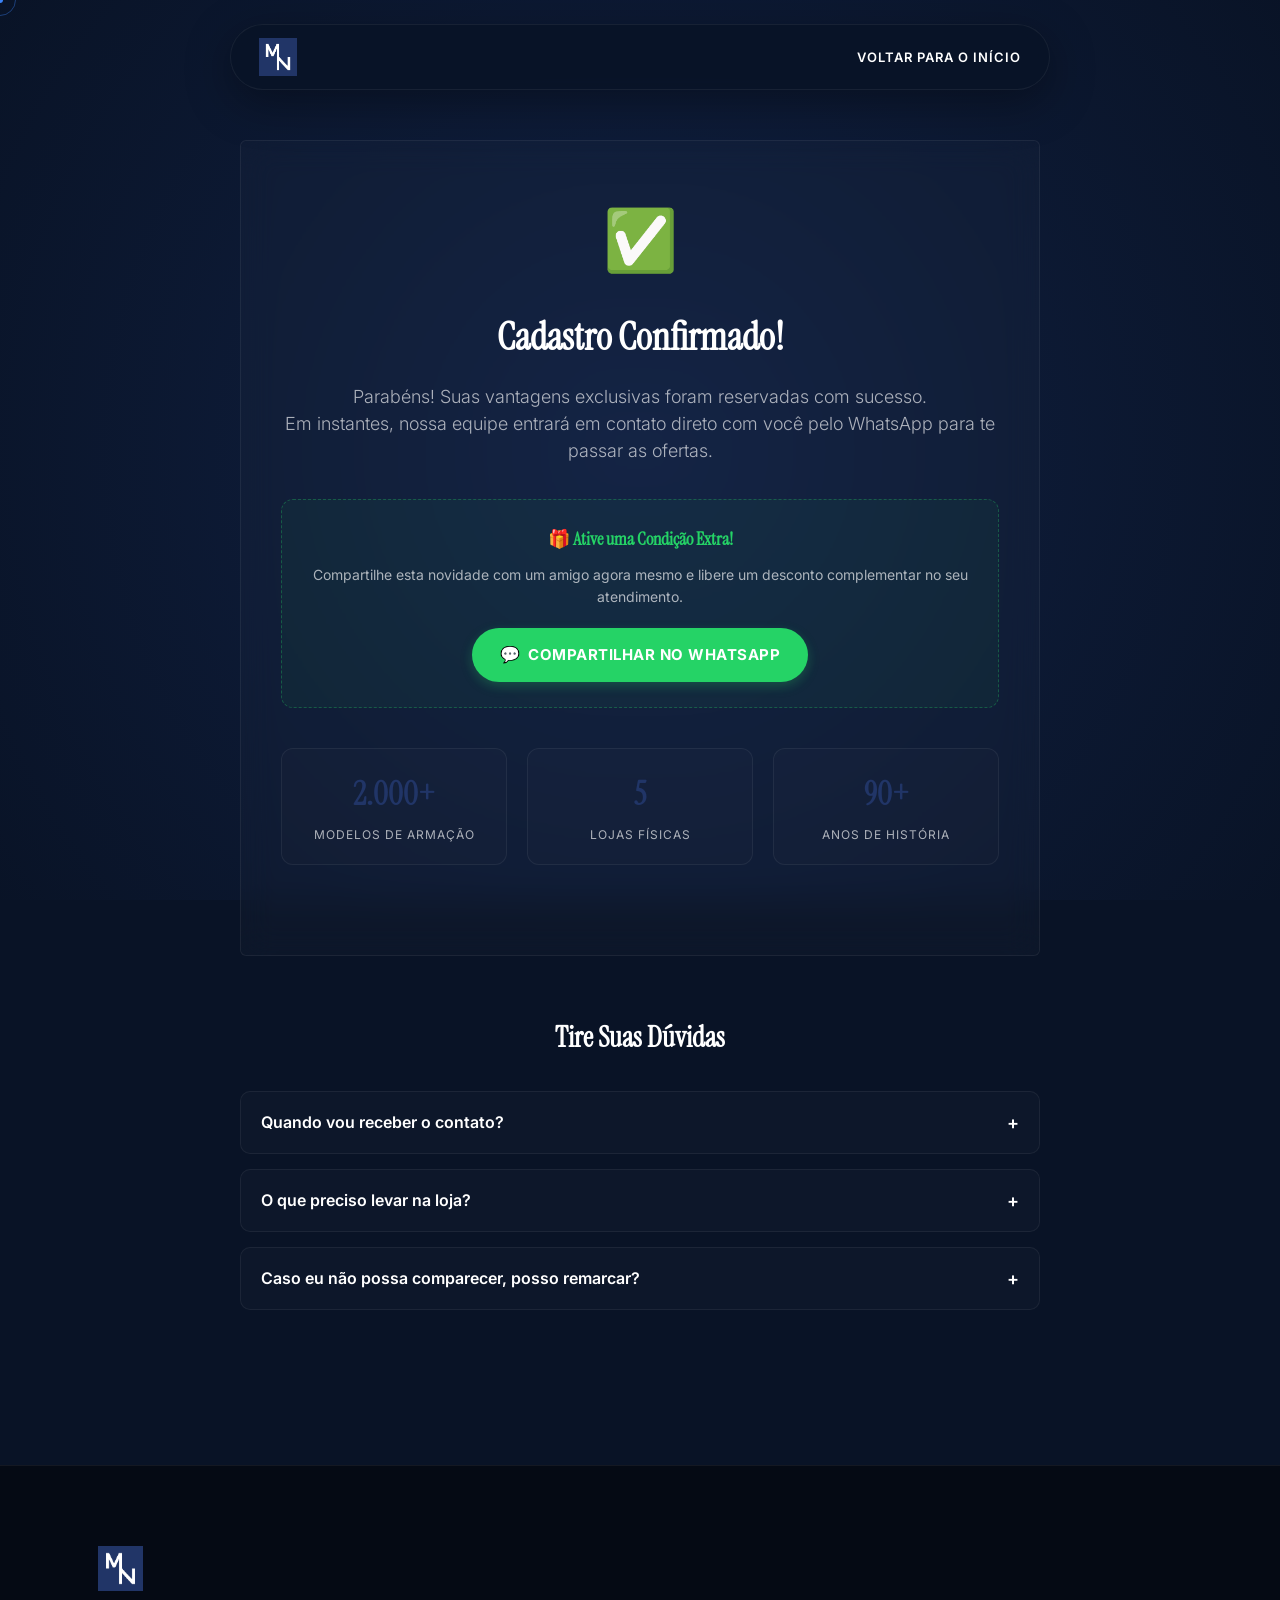
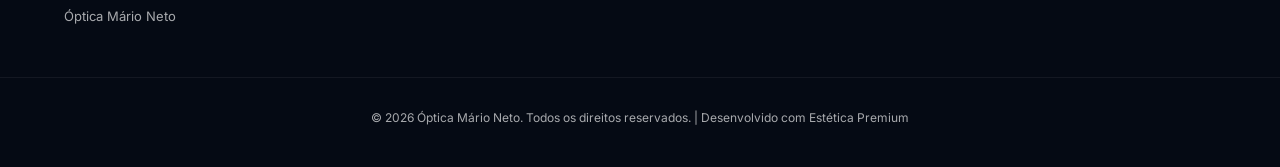
==== commit 93d8eae3: "feat: evolucao visual premium inspirada em Peachweb - aura fluid gradient blobs, visualizador 3D exp" ====
--- a/obrigado.html
+++ b/obrigado.html
@@ -7,7 +7,7 @@
     <meta name="robots" content="noindex, nofollow">
     <link rel="preconnect" href="https://fonts.googleapis.com">
     <link rel="preconnect" href="https://fonts.gstatic.com" crossorigin>
-    <link id="brand-font" href="https://fonts.googleapis.com/css2?family=Montserrat:wght@300;400;500;600;700;800;900&family=Playfair+Display:ital,wght@0,400..900;1,400..900&display=swap" rel="stylesheet">
+    <link id="brand-font" href="https://fonts.googleapis.com/css2?family=Instrument+Serif:ital@0;1&family=Inter:wght@300;400;500;600;700;800;900&display=swap" rel="stylesheet">
     <link rel="stylesheet" href="style.css">
     <style>
         /* Estilos específicos para a Página de Obrigado (Layout focado em conversão e ação) */
@@ -202,6 +202,13 @@
 
     <!-- Ambient Canvas Background -->
     <canvas id="bg-canvas"></canvas>
+
+    <!-- Liquid Aura Gradient Blobs Background -->
+    <div class="aura-bg">
+        <div class="aura-blob aura-1"></div>
+        <div class="aura-blob aura-2"></div>
+        <div class="aura-blob aura-3"></div>
+    </div>
 
     <!-- Header & Navigation -->
     <header class="navbar">
--- a/style.css
+++ b/style.css
@@ -27,7 +27,7 @@
 
 /* Mário Neto - Luxury Theme overrides */
 body.mario-neto-theme {
-    --title-font: 'Playfair Display', serif;
+    --title-font: 'Instrument Serif', serif;
     --body-bg: #091326; /* Fundo azul-safira oficial */
     --primary-color: #0b1a36;
     --secondary-color: #192e62;
@@ -183,27 +183,35 @@
 /* ------------------------------------------------------------ */
 /* Header & Navbar                                              */
 /* ------------------------------------------------------------ */
+/* Header & Navbar (Floating Capsule / Nav Pill) */
 .navbar {
     position: fixed;
-    top: 0;
-    left: 0;
-    width: 100%;
+    top: 24px; /* Suspended from the top */
+    left: 50%;
+    transform: translate3d(-50%, 0, 0);
+    width: 90%;
+    max-width: 820px;
     z-index: 100;
     background: var(--navbar-bg);
     backdrop-filter: blur(20px);
     -webkit-backdrop-filter: blur(20px);
-    border-bottom: 1px solid var(--card-border);
+    border: 1px solid var(--card-border);
+    border-radius: 40px; /* Fully rounded capsule */
+    box-shadow: 0 10px 40px rgba(0, 0, 0, 0.08);
     transition: var(--transition-smooth);
 }
 
+body:not(.light-theme) .navbar {
+    box-shadow: 0 12px 45px rgba(0, 0, 0, 0.35);
+}
+
 .nav-container {
     display: flex;
     justify-content: space-between;
     align-items: center;
-    height: 90px;
-    max-width: 1200px;
-    margin: 0 auto;
-    padding: 0 24px;
+    height: 64px; /* Fitter vertical spacing */
+    padding: 0 28px;
+    width: 100%;
 }
 
 .nav-logo-container {
@@ -213,7 +221,7 @@
 }
 
 .nav-logo {
-    max-height: 55px;
+    max-height: 38px; /* More compact logo height */
     width: auto;
     object-fit: contain;
     transition: var(--transition-smooth);
@@ -1200,4 +1208,295 @@
     transition: border-color 0.4s ease, box-shadow 0.4s ease, transform 0.1s ease;
 }
 
-
+/* ------------------------------------------------------------ */
+/* 3D Eyeglasses Viewer & Simulator Styles                     */
+/* ------------------------------------------------------------ */
+.visual-3d-card {
+    position: relative;
+    width: 100%;
+    aspect-ratio: 0.92; /* Taller card to expand 3D presence */
+    display: flex;
+    flex-direction: column;
+    align-items: center;
+    justify-content: space-between;
+    padding: 24px !important;
+    background: radial-gradient(circle at 10% 10%, rgba(255, 255, 255, 0.04) 0%, rgba(0, 0, 0, 0.12) 100%);
+    box-shadow: 0 20px 60px rgba(0, 0, 0, 0.15);
+    overflow: hidden;
+}
+
+body:not(.light-theme) .visual-3d-card {
+    background: radial-gradient(circle at 10% 10%, rgba(255, 255, 255, 0.02) 0%, rgba(0,0,0,0.45) 100%);
+    box-shadow: 0 25px 65px rgba(0, 0, 0, 0.45);
+}
+
+.glasses-3d-container {
+    width: 100%;
+    flex-grow: 1;
+    position: relative;
+    display: flex;
+    align-items: center;
+    justify-content: center;
+    max-height: 85%; /* Expand height */
+    outline: none;
+}
+
+.glasses-3d-container canvas {
+    width: 100% !important;
+    height: 100% !important;
+    display: block;
+    outline: none;
+}
+
+.lens-customizer {
+    width: 100%;
+    display: flex;
+    flex-direction: column;
+    align-items: center;
+    gap: 8px;
+    z-index: 10;
+    border-top: 1px solid var(--card-border);
+    padding-top: 16px;
+    margin-top: 5px;
+}
+
+.customizer-label {
+    font-size: 10px;
+    font-weight: 800;
+    text-transform: uppercase;
+    letter-spacing: 2px;
+    color: var(--card-text-secondary);
+    margin-bottom: 4px;
+}
+
+.customizer-buttons {
+    display: flex;
+    gap: 12px;
+    width: 100%;
+    justify-content: center;
+    flex-wrap: wrap;
+}
+
+.btn-lens {
+    background: rgba(255, 255, 255, 0.03);
+    border: 1px solid var(--card-border);
+    color: var(--text-color);
+    padding: 8px 18px;
+    border-radius: 30px;
+    font-size: 11px;
+    font-weight: 700;
+    display: inline-flex;
+    align-items: center;
+    gap: 8px;
+    transition: var(--transition-smooth);
+    cursor: pointer;
+    font-family: var(--font-family);
+    outline: none;
+}
+
+body.light-theme .btn-lens {
+    background: rgba(33, 53, 103, 0.03);
+}
+
+.btn-lens:hover {
+    border-color: var(--accent-color);
+    background: rgba(255, 255, 255, 0.07);
+}
+
+body.light-theme .btn-lens:hover {
+    background: rgba(33, 53, 103, 0.06);
+}
+
+.btn-lens.active {
+    background: var(--accent-color);
+    border-color: var(--accent-color);
+    color: #ffffff !important;
+    box-shadow: 0 4px 14px var(--glow-color);
+}
+
+.lens-dot {
+    width: 8px;
+    height: 8px;
+    border-radius: 50%;
+    display: inline-block;
+}
+
+.ar-dot { background-color: #00ffcc; box-shadow: 0 0 6px #00ffcc; }
+.blue-dot { background-color: #00d2ff; box-shadow: 0 0 6px #00d2ff; }
+.solar-dot { background-color: #222222; border: 1px solid rgba(255, 255, 255, 0.35); }
+
+/* ------------------------------------------------------------ */
+/* Infinite Horizontal Marquee Carousel                       */
+/* ------------------------------------------------------------ */
+.marquee-container {
+    width: 100vw;
+    margin-left: calc(-50vw + 50%); /* Fullscreen width escape */
+    overflow: hidden;
+    padding: 24px 0;
+    position: relative;
+    background: rgba(255, 255, 255, 0.015);
+    border-top: 1px solid var(--card-border);
+    border-bottom: 1px solid var(--card-border);
+}
+
+body.light-theme .marquee-container {
+    background: rgba(33, 53, 103, 0.015);
+}
+
+.marquee-content {
+    display: flex;
+    white-space: nowrap;
+    gap: 48px;
+    animation: marquee-scroll 24s linear infinite;
+    width: max-content;
+}
+
+.marquee-content span {
+    font-family: var(--title-font);
+    font-size: 26px;
+    font-weight: 900;
+    text-transform: uppercase;
+    letter-spacing: 4px;
+    color: var(--text-color);
+    opacity: 0.2;
+    transition: opacity 0.4s cubic-bezier(0.16, 1, 0.3, 1);
+}
+
+.marquee-container:hover .marquee-content span {
+    opacity: 0.5;
+}
+
+@keyframes marquee-scroll {
+    0% {
+        transform: translate3d(0, 0, 0);
+    }
+    100% {
+        transform: translate3d(-50%, 0, 0);
+    }
+}
+
+/* ------------------------------------------------------------ */
+/* Editorial Mixed Typography & Outlines                       */
+/* ------------------------------------------------------------ */
+.hero-title em {
+    font-family: 'Instrument Serif', serif;
+    font-style: italic;
+    font-weight: 400;
+    text-transform: none;
+    color: var(--accent-color);
+    padding-right: 4px;
+}
+
+body.mario-neto-theme .hero-title em {
+    color: #3b82f6; /* Cyan glowing italics for Mario */
+}
+
+.outline-text {
+    color: transparent !important;
+    -webkit-text-stroke: 1.5px var(--accent-color);
+    font-weight: 900;
+}
+
+body.mario-neto-theme .outline-text {
+    -webkit-text-stroke: 1.5px #3b82f6;
+}
+
+/* ------------------------------------------------------------ */
+/* Ambient Aura Gradient Blobs Background (Liquid movement)   */
+/* ------------------------------------------------------------ */
+.aura-bg {
+    position: fixed;
+    top: 0;
+    left: 0;
+    width: 100vw;
+    height: 100vh;
+    z-index: -2;
+    overflow: hidden;
+    pointer-events: none;
+    filter: blur(120px);
+    opacity: 0.65;
+    transition: opacity 0.5s ease;
+}
+
+body.mario-neto-theme .aura-bg {
+    opacity: 0.8;
+}
+
+.aura-blob {
+    position: absolute;
+    border-radius: 50%;
+    mix-blend-mode: screen;
+    animation: drift-slow 28s infinite alternate ease-in-out;
+    will-change: transform, left, top;
+}
+
+/* Mário Neto default aura colors (deep sapphire, ciano, and indigo) */
+body.mario-neto-theme .aura-1 {
+    width: 700px;
+    height: 700px;
+    background: radial-gradient(circle, #10255c 0%, transparent 70%);
+    top: -15%;
+    left: -10%;
+}
+
+body.mario-neto-theme .aura-2 {
+    width: 600px;
+    height: 600px;
+    background: radial-gradient(circle, #3b82f6 0%, transparent 70%);
+    bottom: -15%;
+    right: -10%;
+    animation-delay: -6s;
+}
+
+body.mario-neto-theme .aura-3 {
+    width: 500px;
+    height: 500px;
+    background: radial-gradient(circle, #6366f1 0%, transparent 70%);
+    top: 40%;
+    left: 45%;
+    animation-delay: -12s;
+}
+
+/* Conceição theme aura colors (soft light-blue, silver-cyan, light-teal) */
+body.conceicao-theme .aura-1 {
+    width: 650px;
+    height: 650px;
+    background: radial-gradient(circle, #e0f2fe 0%, transparent 70%);
+    top: -10%;
+    left: -5%;
+}
+
+body.conceicao-theme .aura-2 {
+    width: 550px;
+    height: 550px;
+    background: radial-gradient(circle, #ccfbf1 0%, transparent 70%);
+    bottom: -10%;
+    right: -5%;
+    animation-delay: -7s;
+}
+
+body.conceicao-theme .aura-3 {
+    width: 450px;
+    height: 450px;
+    background: radial-gradient(circle, #e0e7ff 0%, transparent 70%);
+    top: 35%;
+    left: 40%;
+    animation-delay: -14s;
+}
+
+@keyframes drift-slow {
+    0% {
+        transform: translate(0, 0) scale(1);
+    }
+    50% {
+        transform: translate(8%, 10%) scale(1.15);
+    }
+    100% {
+        transform: translate(-5%, -8%) scale(0.9);
+    }
+}
+
+
+
+
+
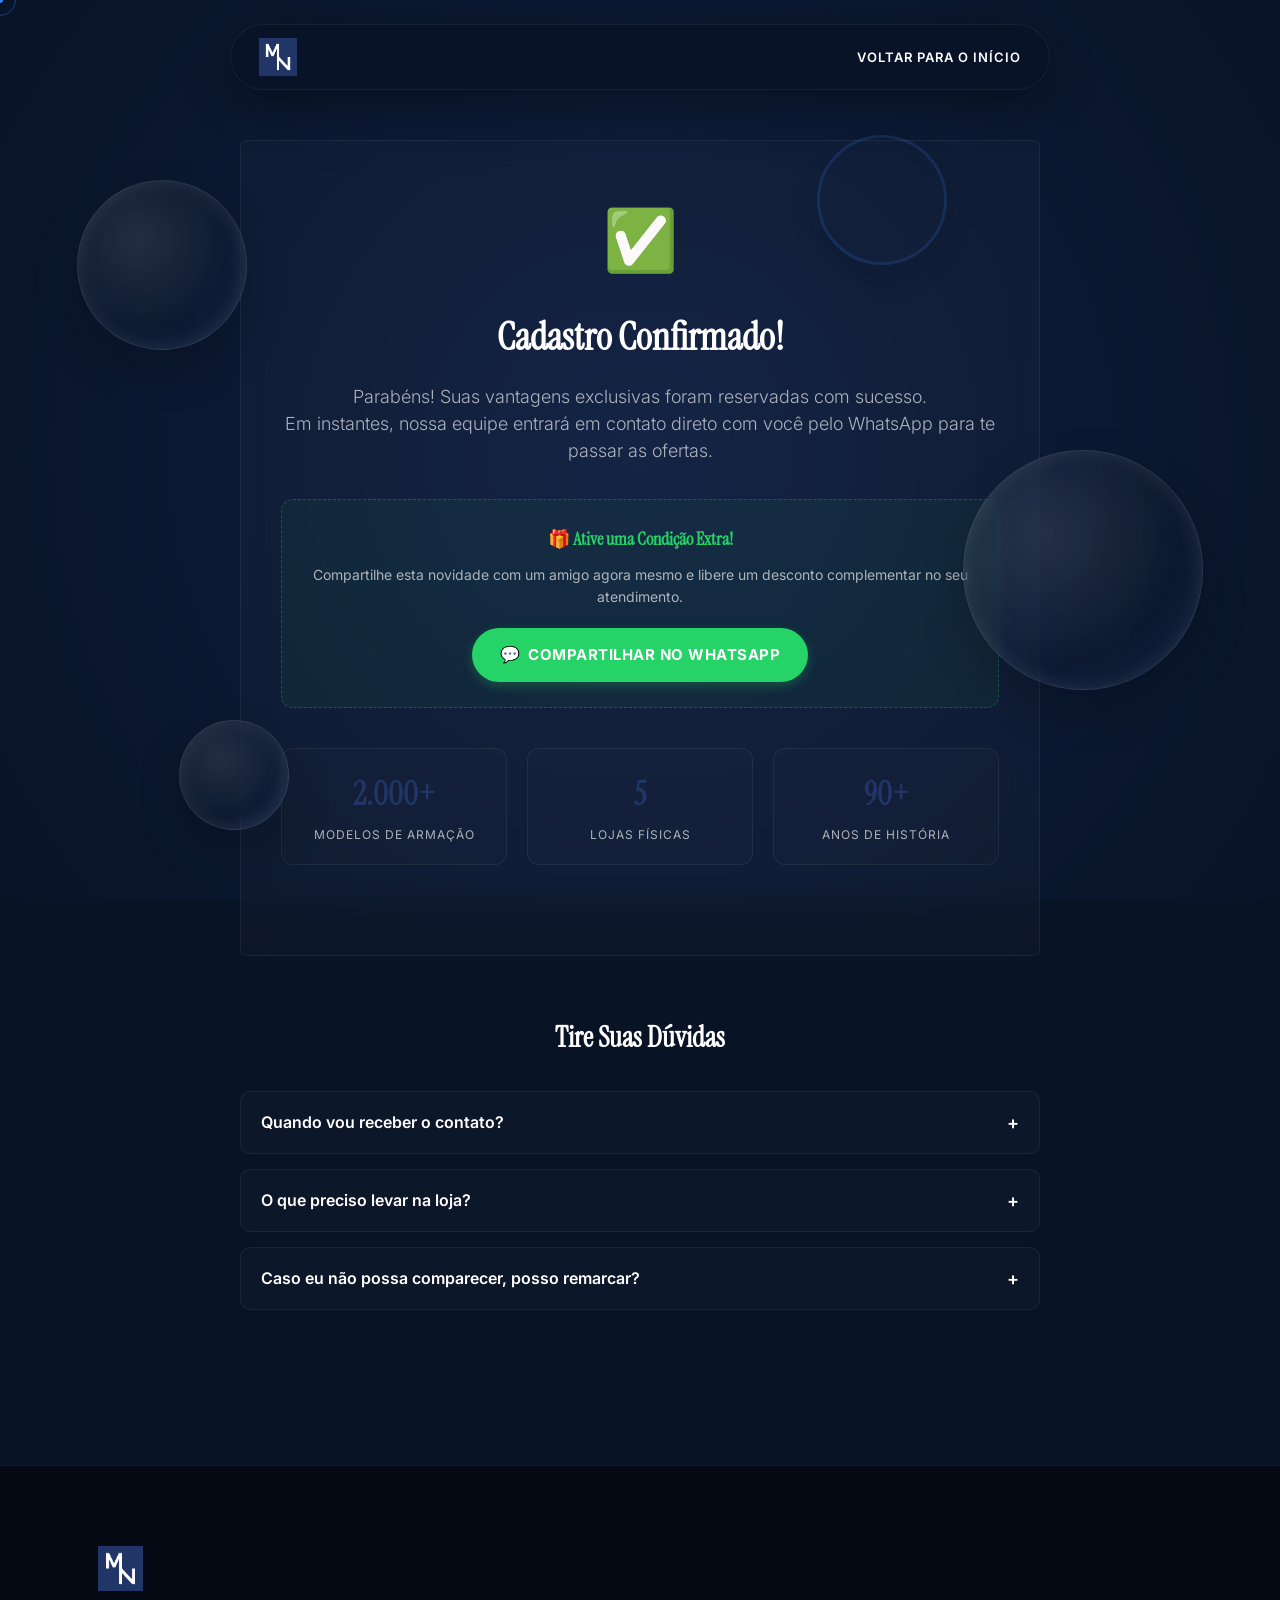
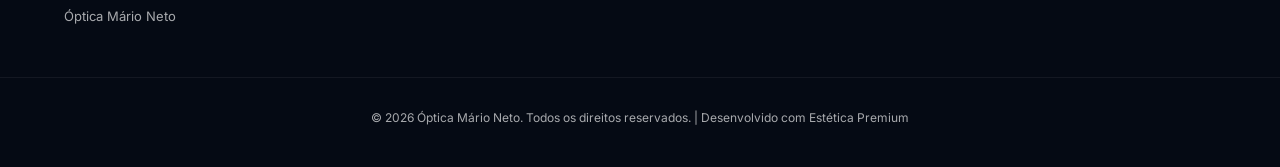
==== commit 97b97cbd: "feat: restaura fonte Montserrat e implementa sistema de lentes flutuantes com paralaxe de transicao " ====
--- a/obrigado.html
+++ b/obrigado.html
@@ -208,6 +208,14 @@
         <div class="aura-blob aura-1"></div>
         <div class="aura-blob aura-2"></div>
         <div class="aura-blob aura-3"></div>
+    </div>
+
+    <!-- Floating Glass Lenses for Parallax Transitions -->
+    <div class="floating-lenses-container">
+        <div class="floating-lens lens-1"></div>
+        <div class="floating-lens lens-2"></div>
+        <div class="floating-lens lens-3"></div>
+        <div class="floating-lens-ring ring-1"></div>
     </div>
 
     <!-- Header & Navigation -->
--- a/style.css
+++ b/style.css
@@ -569,7 +569,7 @@
 /* Bento Grid Section                                           */
 /* ------------------------------------------------------------ */
 .unidades-section, .sobre-section, .diferenciais-section, .marcas-section {
-    padding: 120px 0;
+    padding: 150px 0;
     position: relative;
 }
 
@@ -1379,9 +1379,9 @@
 /* Editorial Mixed Typography & Outlines                       */
 /* ------------------------------------------------------------ */
 .hero-title em {
-    font-family: 'Instrument Serif', serif;
+    font-family: 'Montserrat', sans-serif;
     font-style: italic;
-    font-weight: 400;
+    font-weight: 300; /* Light italic variation for premium contrast */
     text-transform: none;
     color: var(--accent-color);
     padding-right: 4px;
@@ -1496,7 +1496,94 @@
     }
 }
 
-
-
-
-
+/* ------------------------------------------------------------ */
+/* Floating Glass Lenses Parallax Transition System            */
+/* ------------------------------------------------------------ */
+.floating-lenses-container {
+    position: absolute;
+    top: 0;
+    left: 0;
+    width: 100%;
+    height: 100%;
+    pointer-events: none;
+    overflow: hidden;
+    z-index: 1;
+}
+
+.floating-lens {
+    position: absolute;
+    border-radius: 50%;
+    /* Realistic studio refraction reflection on lens */
+    background: radial-gradient(circle at 35% 35%, rgba(255, 255, 255, 0.16) 0%, rgba(255, 255, 255, 0.02) 60%, rgba(33, 53, 103, 0.08) 100%);
+    border: 1px solid rgba(255, 255, 255, 0.22);
+    box-shadow: 0 15px 45px rgba(0, 0, 0, 0.06), inset 0 0 25px rgba(255, 255, 255, 0.2);
+    backdrop-filter: blur(8px);
+    -webkit-backdrop-filter: blur(8px);
+    will-change: transform, opacity;
+    animation: floating-hover-slow 16s infinite alternate ease-in-out;
+}
+
+body.mario-neto-theme .floating-lens {
+    background: radial-gradient(circle at 35% 35%, rgba(255, 255, 255, 0.12) 0%, rgba(255, 255, 255, 0.01) 60%, rgba(59, 130, 246, 0.1) 100%);
+    border-color: rgba(255, 255, 255, 0.15);
+    box-shadow: 0 20px 50px rgba(0, 0, 0, 0.25), inset 0 0 20px rgba(255, 255, 255, 0.12);
+}
+
+.floating-lens-ring {
+    position: absolute;
+    border-radius: 50%;
+    border: 3.5px solid rgba(255, 255, 255, 0.12);
+    box-shadow: 0 10px 30px rgba(0, 0, 0, 0.04);
+    will-change: transform;
+    animation: floating-hover-slow 12s infinite alternate ease-in-out -4s;
+}
+
+body.mario-neto-theme .floating-lens-ring {
+    border-color: rgba(59, 130, 246, 0.2);
+    box-shadow: 0 15px 35px rgba(0, 0, 0, 0.15);
+}
+
+.lens-1 {
+    width: 170px;
+    height: 170px;
+    top: 20%;
+    left: 6%;
+}
+
+.lens-2 {
+    width: 240px;
+    height: 240px;
+    top: 50%;
+    right: 6%;
+    animation-delay: -3s;
+}
+
+.lens-3 {
+    width: 110px;
+    height: 110px;
+    top: 80%;
+    left: 14%;
+    animation-delay: -6s;
+}
+
+.ring-1 {
+    width: 130px;
+    height: 130px;
+    top: 15%;
+    right: 26%;
+}
+
+@keyframes floating-hover-slow {
+    0% {
+        transform: translate3d(0, 0, 0) rotate(0deg);
+    }
+    100% {
+        transform: translate3d(0, -20px, 0) rotate(10deg);
+    }
+}
+
+
+
+
+
+
